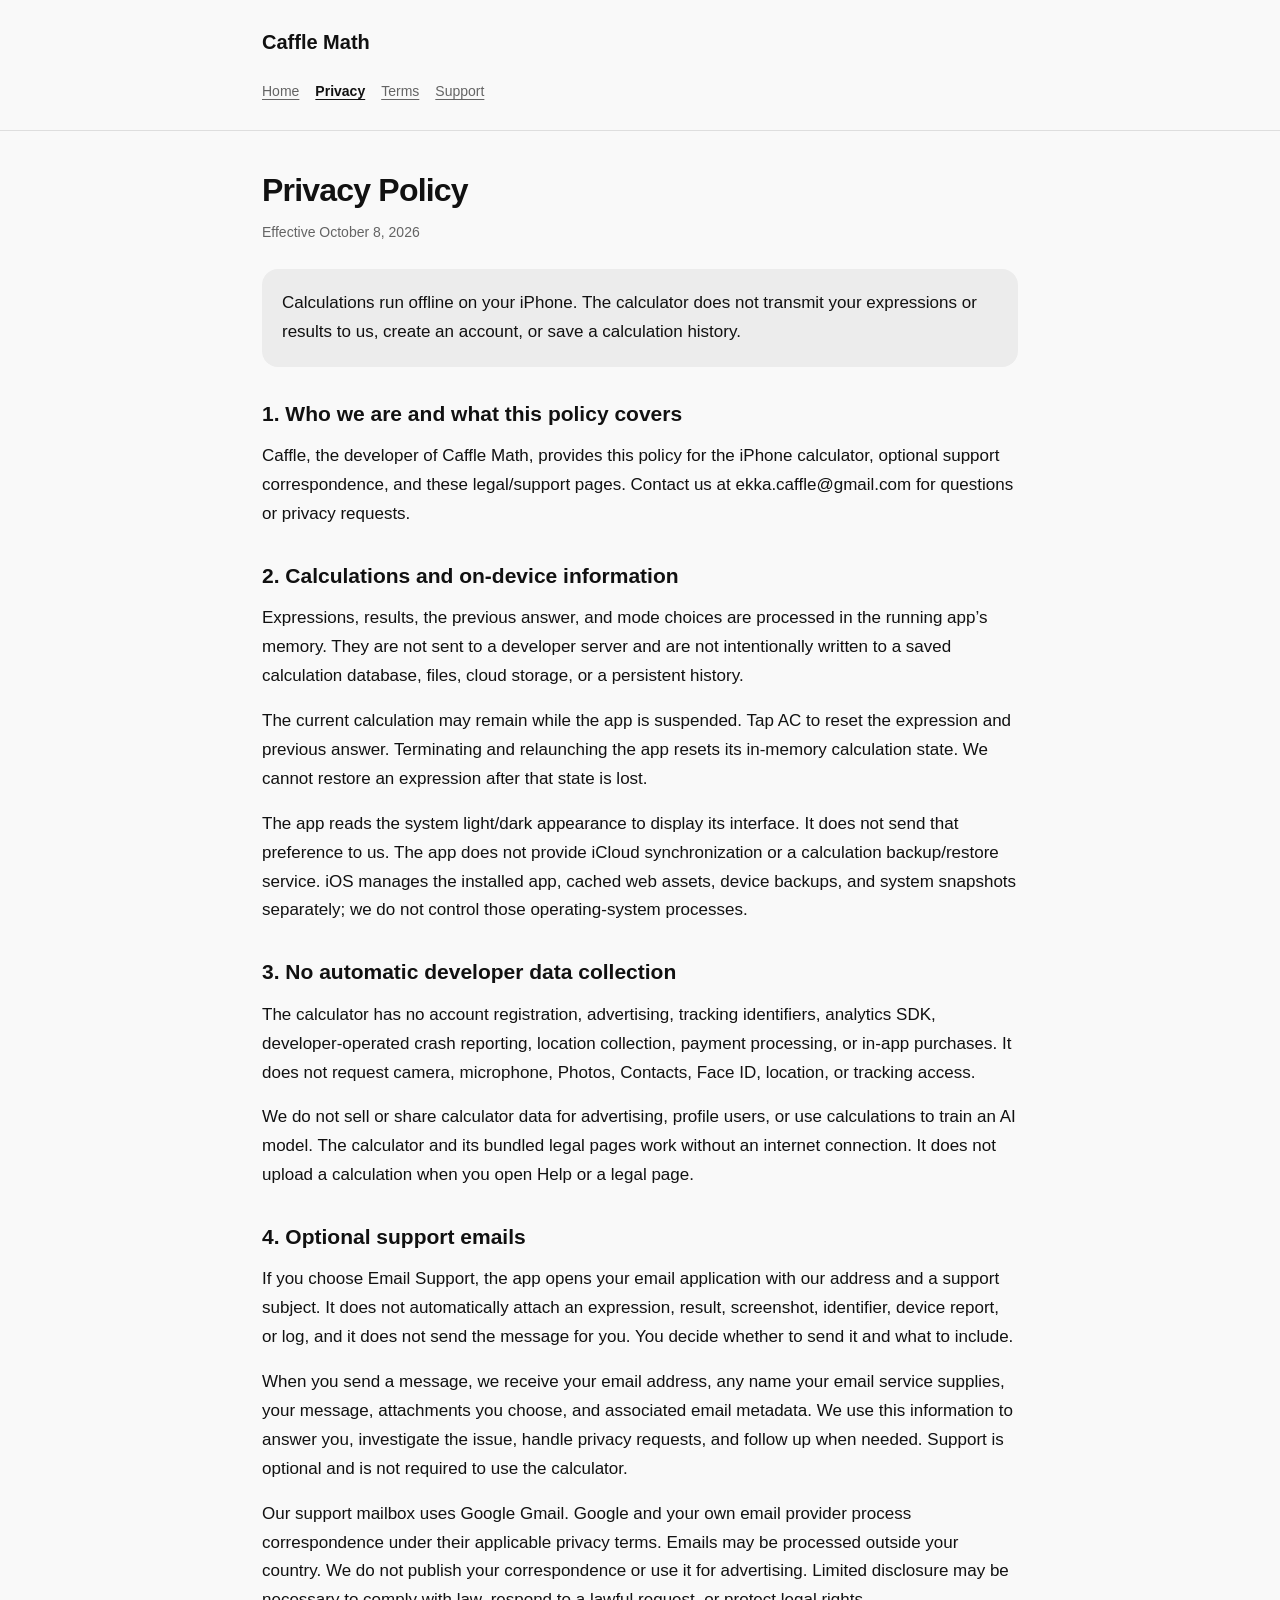
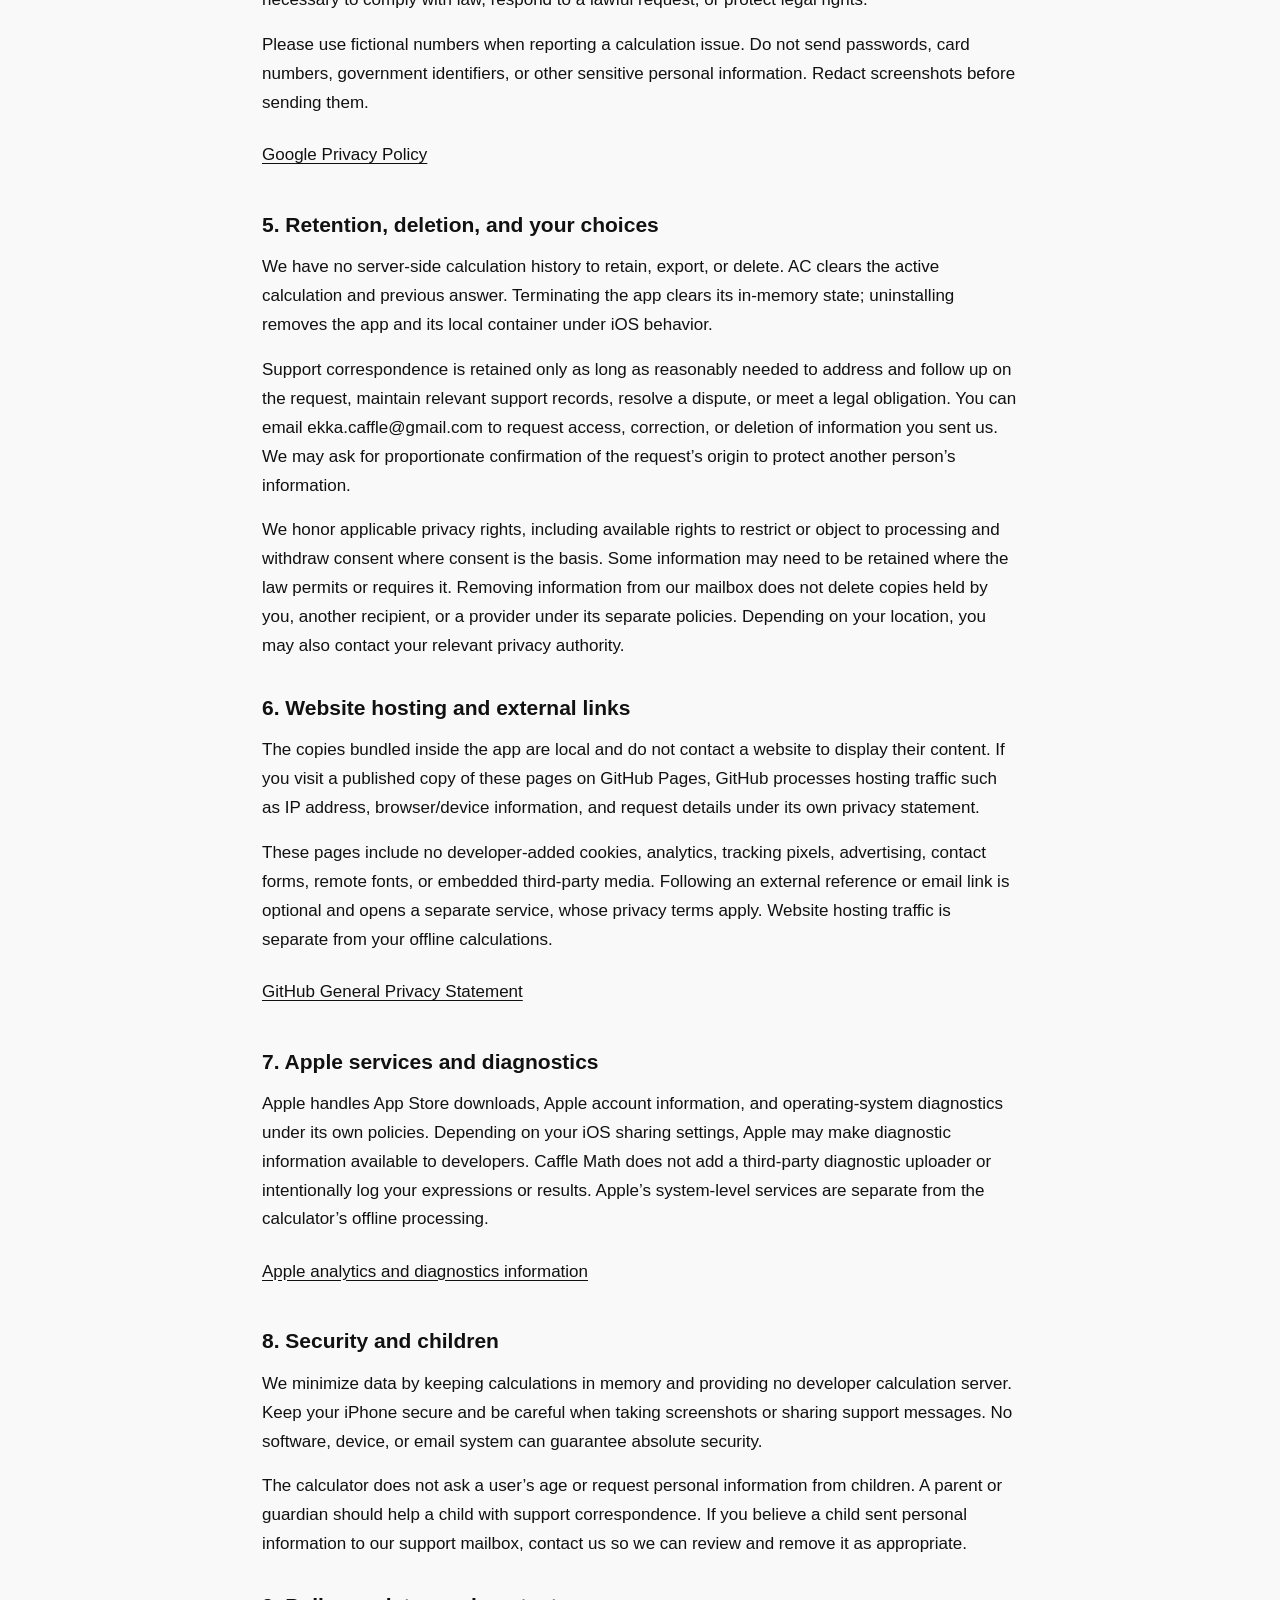
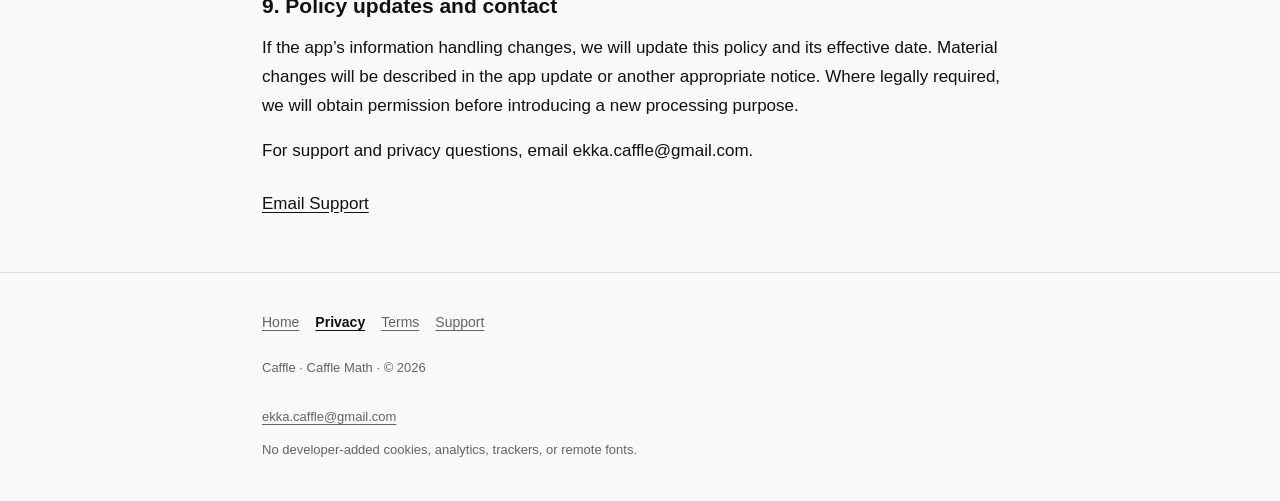
==== privacy.html @ ca3875d3 "Add complete Caffle Math privacy, terms, and support pages" ====
<!doctype html>
<html lang="en">
<head>
<meta charset="utf-8">
<meta name="viewport" content="width=device-width, initial-scale=1, viewport-fit=cover">
<meta name="color-scheme" content="light dark">
<meta name="referrer" content="no-referrer">
<meta http-equiv="Content-Security-Policy" content="default-src 'self'; style-src 'self'; script-src 'none'; img-src 'self' data:; object-src 'none'; base-uri 'self'; form-action 'none'">
<meta name="description" content="How Caffle Math handles calculations, support messages, and visits to its legal website.">
<title>Privacy Policy · Caffle Math</title>
<link rel="stylesheet" href="styles.css">
</head>
<body>
<a class="skip" href="#main">Skip to content</a>
<header class="site-header"><div class="wrap"><a class="brand" href="index.html">Caffle Math</a><nav aria-label="Site"><a href="index.html">Home</a><a href="privacy.html" aria-current="page">Privacy</a><a href="terms.html">Terms</a><a href="support.html">Support</a></nav></div></header>
<main id="main" class="wrap" tabindex="-1"><h1>Privacy Policy</h1><p class="meta">Effective October 8, 2026</p><p class="summary">Calculations run offline on your iPhone. The calculator does not transmit your expressions or results to us, create an account, or save a calculation history.</p><section aria-labelledby="scope"><h2 id="scope">1. Who we are and what this policy covers</h2><p>Caffle, the developer of Caffle Math, provides this policy for the iPhone calculator, optional support correspondence, and these legal/support pages. Contact us at ekka.caffle@gmail.com for questions or privacy requests.</p></section><section aria-labelledby="calculations"><h2 id="calculations">2. Calculations and on-device information</h2><p>Expressions, results, the previous answer, and mode choices are processed in the running app’s memory. They are not sent to a developer server and are not intentionally written to a saved calculation database, files, cloud storage, or a persistent history.</p><p>The current calculation may remain while the app is suspended. Tap AC to reset the expression and previous answer. Terminating and relaunching the app resets its in-memory calculation state. We cannot restore an expression after that state is lost.</p><p>The app reads the system light/dark appearance to display its interface. It does not send that preference to us. The app does not provide iCloud synchronization or a calculation backup/restore service. iOS manages the installed app, cached web assets, device backups, and system snapshots separately; we do not control those operating-system processes.</p></section><section aria-labelledby="collection"><h2 id="collection">3. No automatic developer data collection</h2><p>The calculator has no account registration, advertising, tracking identifiers, analytics SDK, developer-operated crash reporting, location collection, payment processing, or in-app purchases. It does not request camera, microphone, Photos, Contacts, Face ID, location, or tracking access.</p><p>We do not sell or share calculator data for advertising, profile users, or use calculations to train an AI model. The calculator and its bundled legal pages work without an internet connection. It does not upload a calculation when you open Help or a legal page.</p></section><section aria-labelledby="support-email"><h2 id="support-email">4. Optional support emails</h2><p>If you choose Email Support, the app opens your email application with our address and a support subject. It does not automatically attach an expression, result, screenshot, identifier, device report, or log, and it does not send the message for you. You decide whether to send it and what to include.</p><p>When you send a message, we receive your email address, any name your email service supplies, your message, attachments you choose, and associated email metadata. We use this information to answer you, investigate the issue, handle privacy requests, and follow up when needed. Support is optional and is not required to use the calculator.</p><p>Our support mailbox uses Google Gmail. Google and your own email provider process correspondence under their applicable privacy terms. Emails may be processed outside your country. We do not publish your correspondence or use it for advertising. Limited disclosure may be necessary to comply with law, respond to a lawful request, or protect legal rights.</p><p>Please use fictional numbers when reporting a calculation issue. Do not send passwords, card numbers, government identifiers, or other sensitive personal information. Redact screenshots before sending them.</p><div class="references"><a href="https://policies.google.com/privacy" target="_blank" rel="noopener noreferrer">Google Privacy Policy</a></div></section><section aria-labelledby="retention"><h2 id="retention">5. Retention, deletion, and your choices</h2><p>We have no server-side calculation history to retain, export, or delete. AC clears the active calculation and previous answer. Terminating the app clears its in-memory state; uninstalling removes the app and its local container under iOS behavior.</p><p>Support correspondence is retained only as long as reasonably needed to address and follow up on the request, maintain relevant support records, resolve a dispute, or meet a legal obligation. You can email ekka.caffle@gmail.com to request access, correction, or deletion of information you sent us. We may ask for proportionate confirmation of the request’s origin to protect another person’s information.</p><p>We honor applicable privacy rights, including available rights to restrict or object to processing and withdraw consent where consent is the basis. Some information may need to be retained where the law permits or requires it. Removing information from our mailbox does not delete copies held by you, another recipient, or a provider under its separate policies. Depending on your location, you may also contact your relevant privacy authority.</p></section><section aria-labelledby="website"><h2 id="website">6. Website hosting and external links</h2><p>The copies bundled inside the app are local and do not contact a website to display their content. If you visit a published copy of these pages on GitHub Pages, GitHub processes hosting traffic such as IP address, browser/device information, and request details under its own privacy statement.</p><p>These pages include no developer-added cookies, analytics, tracking pixels, advertising, contact forms, remote fonts, or embedded third-party media. Following an external reference or email link is optional and opens a separate service, whose privacy terms apply. Website hosting traffic is separate from your offline calculations.</p><div class="references"><a href="https://docs.github.com/en/site-policy/privacy-policies/github-general-privacy-statement" target="_blank" rel="noopener noreferrer">GitHub General Privacy Statement</a></div></section><section aria-labelledby="apple"><h2 id="apple">7. Apple services and diagnostics</h2><p>Apple handles App Store downloads, Apple account information, and operating-system diagnostics under its own policies. Depending on your iOS sharing settings, Apple may make diagnostic information available to developers. Caffle Math does not add a third-party diagnostic uploader or intentionally log your expressions or results. Apple’s system-level services are separate from the calculator’s offline processing.</p><div class="references"><a href="https://support.apple.com/en-us/108971" target="_blank" rel="noopener noreferrer">Apple analytics and diagnostics information</a></div></section><section aria-labelledby="security-children"><h2 id="security-children">8. Security and children</h2><p>We minimize data by keeping calculations in memory and providing no developer calculation server. Keep your iPhone secure and be careful when taking screenshots or sharing support messages. No software, device, or email system can guarantee absolute security.</p><p>The calculator does not ask a user’s age or request personal information from children. A parent or guardian should help a child with support correspondence. If you believe a child sent personal information to our support mailbox, contact us so we can review and remove it as appropriate.</p></section><section aria-labelledby="changes-contact"><h2 id="changes-contact">9. Policy updates and contact</h2><p>If the app’s information handling changes, we will update this policy and its effective date. Material changes will be described in the app update or another appropriate notice. Where legally required, we will obtain permission before introducing a new processing purpose.</p><p>For support and privacy questions, email ekka.caffle@gmail.com.</p><div class="references"><a href="mailto:ekka.caffle@gmail.com?subject=Caffle%20Math%20privacy%20request">Email Support</a></div></section></main>
<footer class="site-footer"><div class="wrap"><nav class="foot-nav" aria-label="Footer"><a href="index.html">Home</a><a href="privacy.html" aria-current="page">Privacy</a><a href="terms.html">Terms</a><a href="support.html">Support</a></nav><p>Caffle · Caffle Math · © 2026</p><a href="mailto:ekka.caffle@gmail.com?subject=Caffle%20Math%20support">ekka.caffle@gmail.com</a><p>No developer-added cookies, analytics, trackers, or remote fonts.</p></div></footer>
</body>
</html>
---- styles.css ----
:root{font-family:-apple-system,BlinkMacSystemFont,"Segoe UI",sans-serif;color-scheme:light dark;--bg:#f9f9f9;--fg:#111;--muted:#646464;--panel:#ececec;--line:#dedede;background:var(--bg);color:var(--fg);-webkit-text-size-adjust:100%}
@media(prefers-color-scheme:dark){:root{--bg:#000;--fg:#f5f5f5;--muted:#aaa;--panel:#171717;--line:#2b2b2b}}
*{box-sizing:border-box}body{margin:0;background:var(--bg);font-size:17px;line-height:1.7;overflow-wrap:anywhere}a{color:inherit;text-underline-offset:3px}a:focus-visible{outline:2px solid currentColor;outline-offset:4px}.wrap{max-width:800px;margin:auto;padding-left:max(22px,env(safe-area-inset-left,0px));padding-right:max(22px,env(safe-area-inset-right,0px))}.site-header{padding-top:calc(env(safe-area-inset-top,0px) + 20px);padding-bottom:16px;border-bottom:1px solid var(--line)}.brand{font-size:20px;font-weight:650;text-decoration:none;display:inline-flex;align-items:center;min-height:44px}nav{display:flex;flex-wrap:wrap;gap:4px 16px;font-size:14px;margin-top:6px}nav a{min-height:44px;display:inline-flex;align-items:center;color:var(--muted)}nav a[aria-current=page]{color:var(--fg);font-weight:600}main{padding-top:28px;padding-bottom:32px}h1{font-size:32px;letter-spacing:-.8px;line-height:1.2;margin:12px 0}h2{font-size:21px;line-height:1.4;margin:32px 0 14px}.meta{color:var(--muted);font-size:14px;margin-top:8px}.summary{padding:20px;background:var(--panel);border-radius:16px;margin:24px 0}p{margin:0 0 16px}ul{padding-left:22px}li{margin-bottom:12px}.references{display:flex;flex-wrap:wrap;gap:8px 20px;margin:14px 0}.references a{min-height:44px;display:inline-flex;align-items:center}.site-footer{border-top:1px solid var(--line);padding-top:22px;padding-bottom:calc(env(safe-area-inset-bottom,0px) + 24px);color:var(--muted);font-size:13px}.site-footer a{display:inline-flex;align-items:center;min-height:44px}.skip{position:absolute;left:16px;top:-100px;background:var(--bg);padding:12px;z-index:2}.skip:focus{top:12px}.cards{display:grid;gap:14px}.card{display:block;padding:22px;background:var(--panel);border-radius:16px;text-decoration:none}.card h2{margin:0 0 8px}.card p{margin:0}.foot-nav{margin-bottom:12px}.note{font-size:14px;color:var(--muted)}@media(min-width:650px){.cards{grid-template-columns:repeat(3,minmax(0,1fr))}.card h2{font-size:19px}}@media(prefers-reduced-motion:reduce){html{scroll-behavior:auto}}
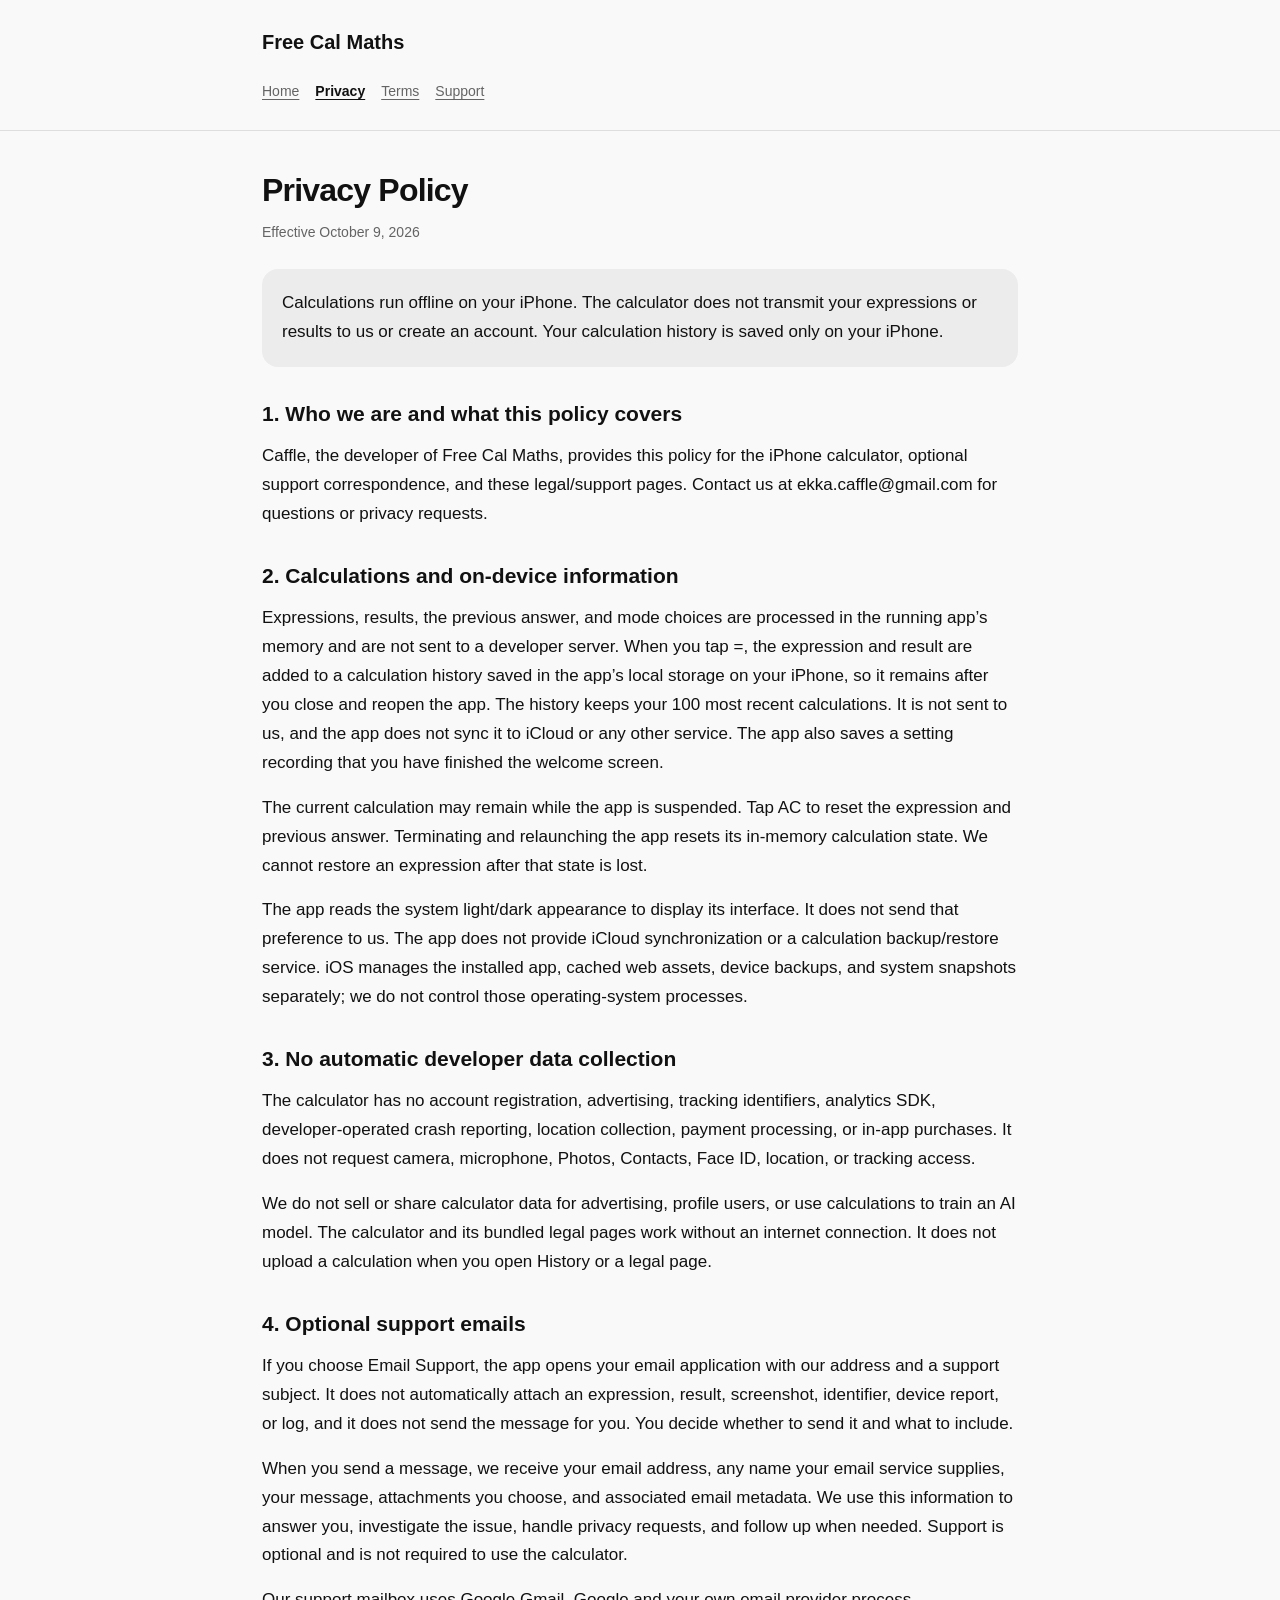
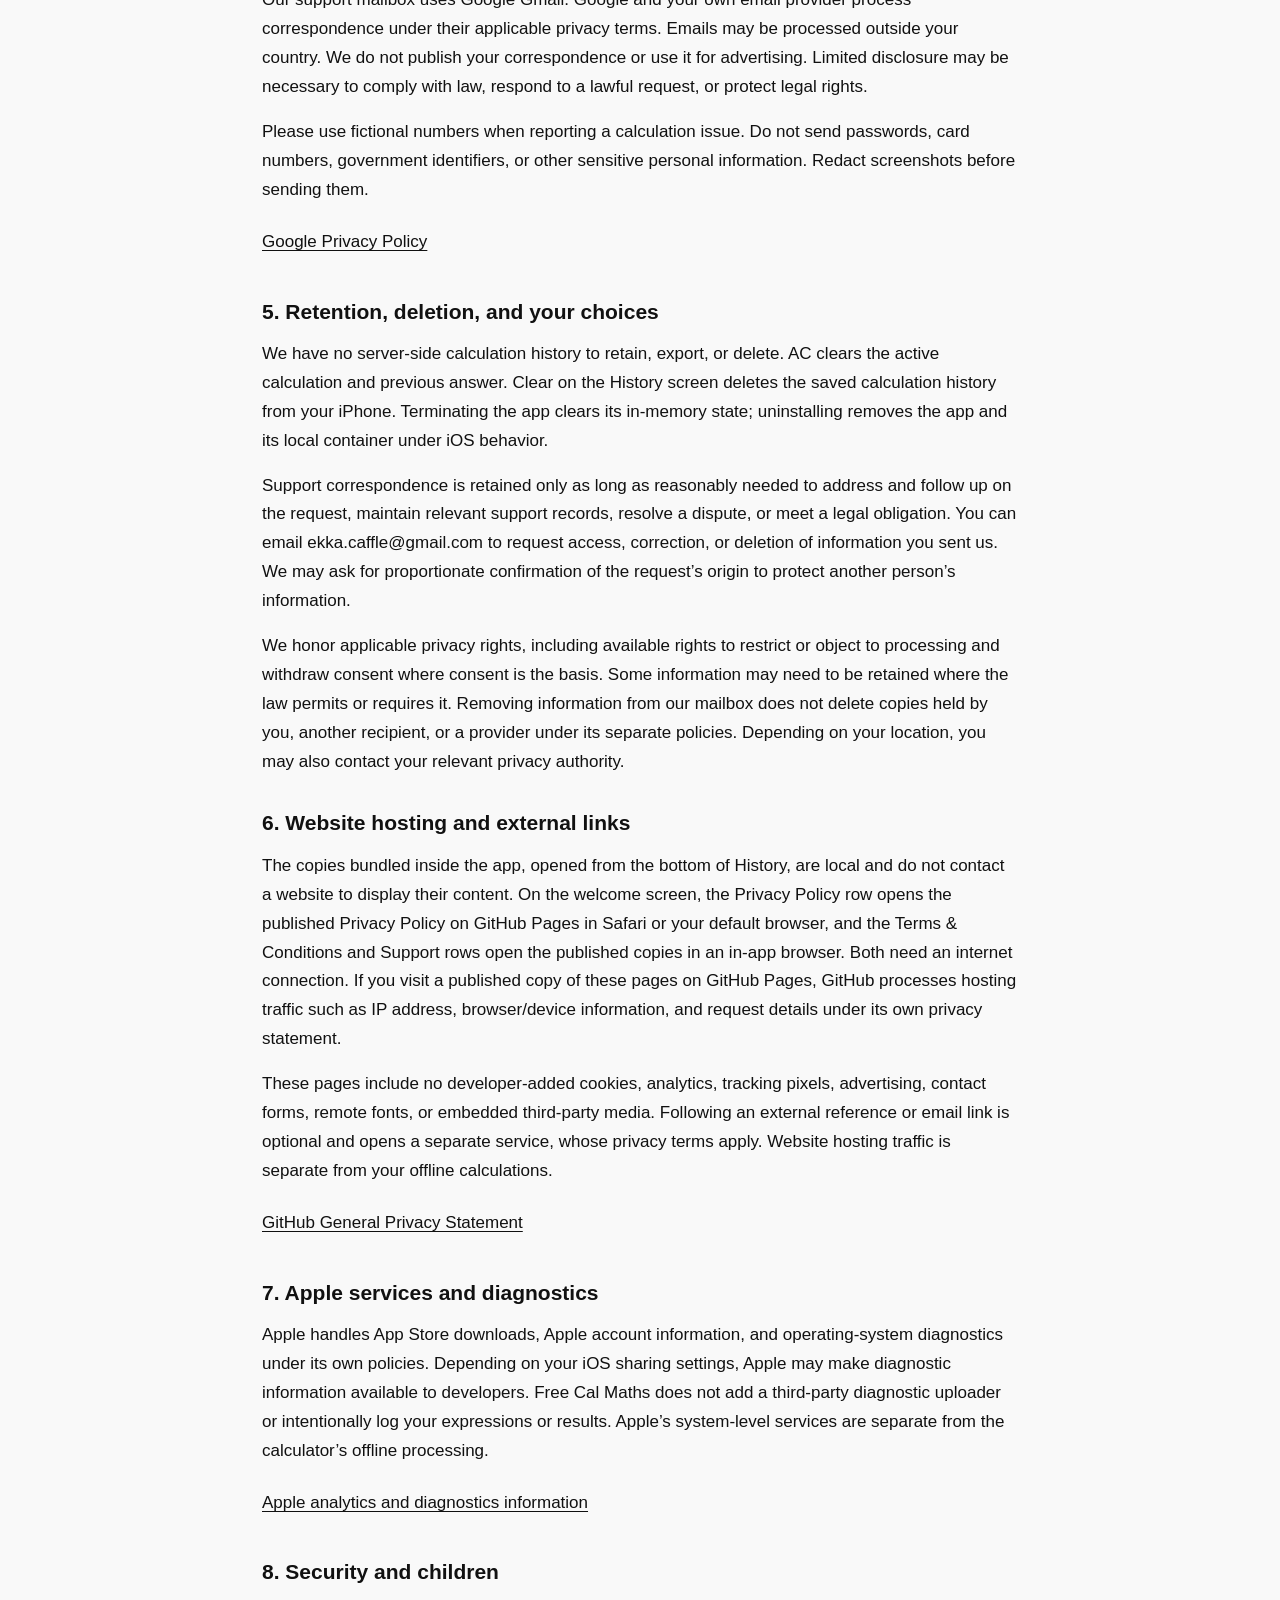
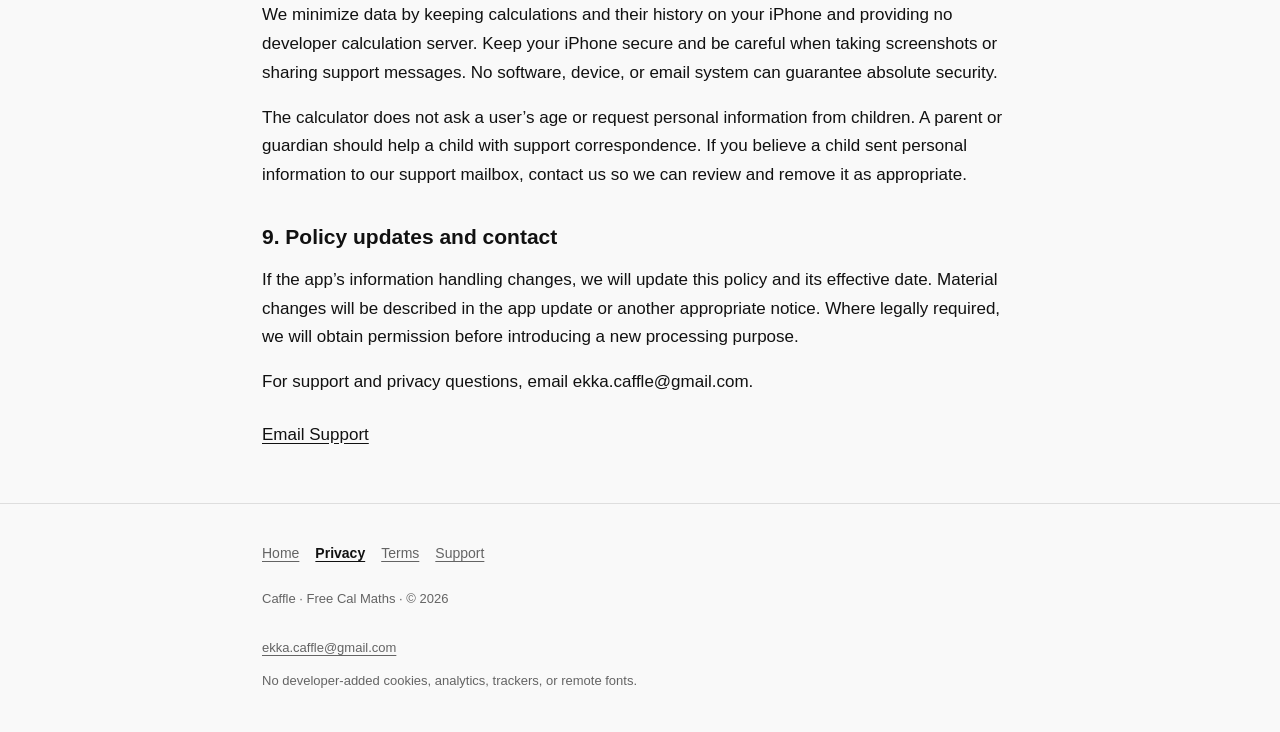
==== commit 7983aa62: "Rename to Free Cal Maths and describe saved History - Use the app's new name, Free Cal Maths (former" ====
--- a/privacy.html
+++ b/privacy.html
@@ -6,14 +6,14 @@
 <meta name="color-scheme" content="light dark">
 <meta name="referrer" content="no-referrer">
 <meta http-equiv="Content-Security-Policy" content="default-src 'self'; style-src 'self'; script-src 'none'; img-src 'self' data:; object-src 'none'; base-uri 'self'; form-action 'none'">
-<meta name="description" content="How Caffle Math handles calculations, support messages, and visits to its legal website.">
-<title>Privacy Policy · Caffle Math</title>
+<meta name="description" content="How Free Cal Maths handles calculations, support messages, and visits to its legal website.">
+<title>Privacy Policy · Free Cal Maths</title>
 <link rel="stylesheet" href="styles.css">
 </head>
 <body>
 <a class="skip" href="#main">Skip to content</a>
-<header class="site-header"><div class="wrap"><a class="brand" href="index.html">Caffle Math</a><nav aria-label="Site"><a href="index.html">Home</a><a href="privacy.html" aria-current="page">Privacy</a><a href="terms.html">Terms</a><a href="support.html">Support</a></nav></div></header>
-<main id="main" class="wrap" tabindex="-1"><h1>Privacy Policy</h1><p class="meta">Effective October 8, 2026</p><p class="summary">Calculations run offline on your iPhone. The calculator does not transmit your expressions or results to us, create an account, or save a calculation history.</p><section aria-labelledby="scope"><h2 id="scope">1. Who we are and what this policy covers</h2><p>Caffle, the developer of Caffle Math, provides this policy for the iPhone calculator, optional support correspondence, and these legal/support pages. Contact us at ekka.caffle@gmail.com for questions or privacy requests.</p></section><section aria-labelledby="calculations"><h2 id="calculations">2. Calculations and on-device information</h2><p>Expressions, results, the previous answer, and mode choices are processed in the running app’s memory. They are not sent to a developer server and are not intentionally written to a saved calculation database, files, cloud storage, or a persistent history.</p><p>The current calculation may remain while the app is suspended. Tap AC to reset the expression and previous answer. Terminating and relaunching the app resets its in-memory calculation state. We cannot restore an expression after that state is lost.</p><p>The app reads the system light/dark appearance to display its interface. It does not send that preference to us. The app does not provide iCloud synchronization or a calculation backup/restore service. iOS manages the installed app, cached web assets, device backups, and system snapshots separately; we do not control those operating-system processes.</p></section><section aria-labelledby="collection"><h2 id="collection">3. No automatic developer data collection</h2><p>The calculator has no account registration, advertising, tracking identifiers, analytics SDK, developer-operated crash reporting, location collection, payment processing, or in-app purchases. It does not request camera, microphone, Photos, Contacts, Face ID, location, or tracking access.</p><p>We do not sell or share calculator data for advertising, profile users, or use calculations to train an AI model. The calculator and its bundled legal pages work without an internet connection. It does not upload a calculation when you open Help or a legal page.</p></section><section aria-labelledby="support-email"><h2 id="support-email">4. Optional support emails</h2><p>If you choose Email Support, the app opens your email application with our address and a support subject. It does not automatically attach an expression, result, screenshot, identifier, device report, or log, and it does not send the message for you. You decide whether to send it and what to include.</p><p>When you send a message, we receive your email address, any name your email service supplies, your message, attachments you choose, and associated email metadata. We use this information to answer you, investigate the issue, handle privacy requests, and follow up when needed. Support is optional and is not required to use the calculator.</p><p>Our support mailbox uses Google Gmail. Google and your own email provider process correspondence under their applicable privacy terms. Emails may be processed outside your country. We do not publish your correspondence or use it for advertising. Limited disclosure may be necessary to comply with law, respond to a lawful request, or protect legal rights.</p><p>Please use fictional numbers when reporting a calculation issue. Do not send passwords, card numbers, government identifiers, or other sensitive personal information. Redact screenshots before sending them.</p><div class="references"><a href="https://policies.google.com/privacy" target="_blank" rel="noopener noreferrer">Google Privacy Policy</a></div></section><section aria-labelledby="retention"><h2 id="retention">5. Retention, deletion, and your choices</h2><p>We have no server-side calculation history to retain, export, or delete. AC clears the active calculation and previous answer. Terminating the app clears its in-memory state; uninstalling removes the app and its local container under iOS behavior.</p><p>Support correspondence is retained only as long as reasonably needed to address and follow up on the request, maintain relevant support records, resolve a dispute, or meet a legal obligation. You can email ekka.caffle@gmail.com to request access, correction, or deletion of information you sent us. We may ask for proportionate confirmation of the request’s origin to protect another person’s information.</p><p>We honor applicable privacy rights, including available rights to restrict or object to processing and withdraw consent where consent is the basis. Some information may need to be retained where the law permits or requires it. Removing information from our mailbox does not delete copies held by you, another recipient, or a provider under its separate policies. Depending on your location, you may also contact your relevant privacy authority.</p></section><section aria-labelledby="website"><h2 id="website">6. Website hosting and external links</h2><p>The copies bundled inside the app are local and do not contact a website to display their content. If you visit a published copy of these pages on GitHub Pages, GitHub processes hosting traffic such as IP address, browser/device information, and request details under its own privacy statement.</p><p>These pages include no developer-added cookies, analytics, tracking pixels, advertising, contact forms, remote fonts, or embedded third-party media. Following an external reference or email link is optional and opens a separate service, whose privacy terms apply. Website hosting traffic is separate from your offline calculations.</p><div class="references"><a href="https://docs.github.com/en/site-policy/privacy-policies/github-general-privacy-statement" target="_blank" rel="noopener noreferrer">GitHub General Privacy Statement</a></div></section><section aria-labelledby="apple"><h2 id="apple">7. Apple services and diagnostics</h2><p>Apple handles App Store downloads, Apple account information, and operating-system diagnostics under its own policies. Depending on your iOS sharing settings, Apple may make diagnostic information available to developers. Caffle Math does not add a third-party diagnostic uploader or intentionally log your expressions or results. Apple’s system-level services are separate from the calculator’s offline processing.</p><div class="references"><a href="https://support.apple.com/en-us/108971" target="_blank" rel="noopener noreferrer">Apple analytics and diagnostics information</a></div></section><section aria-labelledby="security-children"><h2 id="security-children">8. Security and children</h2><p>We minimize data by keeping calculations in memory and providing no developer calculation server. Keep your iPhone secure and be careful when taking screenshots or sharing support messages. No software, device, or email system can guarantee absolute security.</p><p>The calculator does not ask a user’s age or request personal information from children. A parent or guardian should help a child with support correspondence. If you believe a child sent personal information to our support mailbox, contact us so we can review and remove it as appropriate.</p></section><section aria-labelledby="changes-contact"><h2 id="changes-contact">9. Policy updates and contact</h2><p>If the app’s information handling changes, we will update this policy and its effective date. Material changes will be described in the app update or another appropriate notice. Where legally required, we will obtain permission before introducing a new processing purpose.</p><p>For support and privacy questions, email ekka.caffle@gmail.com.</p><div class="references"><a href="mailto:ekka.caffle@gmail.com?subject=Caffle%20Math%20privacy%20request">Email Support</a></div></section></main>
-<footer class="site-footer"><div class="wrap"><nav class="foot-nav" aria-label="Footer"><a href="index.html">Home</a><a href="privacy.html" aria-current="page">Privacy</a><a href="terms.html">Terms</a><a href="support.html">Support</a></nav><p>Caffle · Caffle Math · © 2026</p><a href="mailto:ekka.caffle@gmail.com?subject=Caffle%20Math%20support">ekka.caffle@gmail.com</a><p>No developer-added cookies, analytics, trackers, or remote fonts.</p></div></footer>
+<header class="site-header"><div class="wrap"><a class="brand" href="index.html">Free Cal Maths</a><nav aria-label="Site"><a href="index.html">Home</a><a href="privacy.html" aria-current="page">Privacy</a><a href="terms.html">Terms</a><a href="support.html">Support</a></nav></div></header>
+<main id="main" class="wrap" tabindex="-1"><h1>Privacy Policy</h1><p class="meta">Effective October 9, 2026</p><p class="summary">Calculations run offline on your iPhone. The calculator does not transmit your expressions or results to us or create an account. Your calculation history is saved only on your iPhone.</p><section aria-labelledby="scope"><h2 id="scope">1. Who we are and what this policy covers</h2><p>Caffle, the developer of Free Cal Maths, provides this policy for the iPhone calculator, optional support correspondence, and these legal/support pages. Contact us at ekka.caffle@gmail.com for questions or privacy requests.</p></section><section aria-labelledby="calculations"><h2 id="calculations">2. Calculations and on-device information</h2><p>Expressions, results, the previous answer, and mode choices are processed in the running app’s memory and are not sent to a developer server. When you tap =, the expression and result are added to a calculation history saved in the app’s local storage on your iPhone, so it remains after you close and reopen the app. The history keeps your 100 most recent calculations. It is not sent to us, and the app does not sync it to iCloud or any other service. The app also saves a setting recording that you have finished the welcome screen.</p><p>The current calculation may remain while the app is suspended. Tap AC to reset the expression and previous answer. Terminating and relaunching the app resets its in-memory calculation state. We cannot restore an expression after that state is lost.</p><p>The app reads the system light/dark appearance to display its interface. It does not send that preference to us. The app does not provide iCloud synchronization or a calculation backup/restore service. iOS manages the installed app, cached web assets, device backups, and system snapshots separately; we do not control those operating-system processes.</p></section><section aria-labelledby="collection"><h2 id="collection">3. No automatic developer data collection</h2><p>The calculator has no account registration, advertising, tracking identifiers, analytics SDK, developer-operated crash reporting, location collection, payment processing, or in-app purchases. It does not request camera, microphone, Photos, Contacts, Face ID, location, or tracking access.</p><p>We do not sell or share calculator data for advertising, profile users, or use calculations to train an AI model. The calculator and its bundled legal pages work without an internet connection. It does not upload a calculation when you open History or a legal page.</p></section><section aria-labelledby="support-email"><h2 id="support-email">4. Optional support emails</h2><p>If you choose Email Support, the app opens your email application with our address and a support subject. It does not automatically attach an expression, result, screenshot, identifier, device report, or log, and it does not send the message for you. You decide whether to send it and what to include.</p><p>When you send a message, we receive your email address, any name your email service supplies, your message, attachments you choose, and associated email metadata. We use this information to answer you, investigate the issue, handle privacy requests, and follow up when needed. Support is optional and is not required to use the calculator.</p><p>Our support mailbox uses Google Gmail. Google and your own email provider process correspondence under their applicable privacy terms. Emails may be processed outside your country. We do not publish your correspondence or use it for advertising. Limited disclosure may be necessary to comply with law, respond to a lawful request, or protect legal rights.</p><p>Please use fictional numbers when reporting a calculation issue. Do not send passwords, card numbers, government identifiers, or other sensitive personal information. Redact screenshots before sending them.</p><div class="references"><a href="https://policies.google.com/privacy" target="_blank" rel="noopener noreferrer">Google Privacy Policy</a></div></section><section aria-labelledby="retention"><h2 id="retention">5. Retention, deletion, and your choices</h2><p>We have no server-side calculation history to retain, export, or delete. AC clears the active calculation and previous answer. Clear on the History screen deletes the saved calculation history from your iPhone. Terminating the app clears its in-memory state; uninstalling removes the app and its local container under iOS behavior.</p><p>Support correspondence is retained only as long as reasonably needed to address and follow up on the request, maintain relevant support records, resolve a dispute, or meet a legal obligation. You can email ekka.caffle@gmail.com to request access, correction, or deletion of information you sent us. We may ask for proportionate confirmation of the request’s origin to protect another person’s information.</p><p>We honor applicable privacy rights, including available rights to restrict or object to processing and withdraw consent where consent is the basis. Some information may need to be retained where the law permits or requires it. Removing information from our mailbox does not delete copies held by you, another recipient, or a provider under its separate policies. Depending on your location, you may also contact your relevant privacy authority.</p></section><section aria-labelledby="website"><h2 id="website">6. Website hosting and external links</h2><p>The copies bundled inside the app, opened from the bottom of History, are local and do not contact a website to display their content. On the welcome screen, the Privacy Policy row opens the published Privacy Policy on GitHub Pages in Safari or your default browser, and the Terms &amp; Conditions and Support rows open the published copies in an in-app browser. Both need an internet connection. If you visit a published copy of these pages on GitHub Pages, GitHub processes hosting traffic such as IP address, browser/device information, and request details under its own privacy statement.</p><p>These pages include no developer-added cookies, analytics, tracking pixels, advertising, contact forms, remote fonts, or embedded third-party media. Following an external reference or email link is optional and opens a separate service, whose privacy terms apply. Website hosting traffic is separate from your offline calculations.</p><div class="references"><a href="https://docs.github.com/en/site-policy/privacy-policies/github-general-privacy-statement" target="_blank" rel="noopener noreferrer">GitHub General Privacy Statement</a></div></section><section aria-labelledby="apple"><h2 id="apple">7. Apple services and diagnostics</h2><p>Apple handles App Store downloads, Apple account information, and operating-system diagnostics under its own policies. Depending on your iOS sharing settings, Apple may make diagnostic information available to developers. Free Cal Maths does not add a third-party diagnostic uploader or intentionally log your expressions or results. Apple’s system-level services are separate from the calculator’s offline processing.</p><div class="references"><a href="https://support.apple.com/en-us/108971" target="_blank" rel="noopener noreferrer">Apple analytics and diagnostics information</a></div></section><section aria-labelledby="security-children"><h2 id="security-children">8. Security and children</h2><p>We minimize data by keeping calculations and their history on your iPhone and providing no developer calculation server. Keep your iPhone secure and be careful when taking screenshots or sharing support messages. No software, device, or email system can guarantee absolute security.</p><p>The calculator does not ask a user’s age or request personal information from children. A parent or guardian should help a child with support correspondence. If you believe a child sent personal information to our support mailbox, contact us so we can review and remove it as appropriate.</p></section><section aria-labelledby="changes-contact"><h2 id="changes-contact">9. Policy updates and contact</h2><p>If the app’s information handling changes, we will update this policy and its effective date. Material changes will be described in the app update or another appropriate notice. Where legally required, we will obtain permission before introducing a new processing purpose.</p><p>For support and privacy questions, email ekka.caffle@gmail.com.</p><div class="references"><a href="mailto:ekka.caffle@gmail.com?subject=Free%20Cal%20Maths%20privacy%20request">Email Support</a></div></section></main>
+<footer class="site-footer"><div class="wrap"><nav class="foot-nav" aria-label="Footer"><a href="index.html">Home</a><a href="privacy.html" aria-current="page">Privacy</a><a href="terms.html">Terms</a><a href="support.html">Support</a></nav><p>Caffle · Free Cal Maths · © 2026</p><a href="mailto:ekka.caffle@gmail.com?subject=Free%20Cal%20Maths%20support">ekka.caffle@gmail.com</a><p>No developer-added cookies, analytics, trackers, or remote fonts.</p></div></footer>
 </body>
 </html>
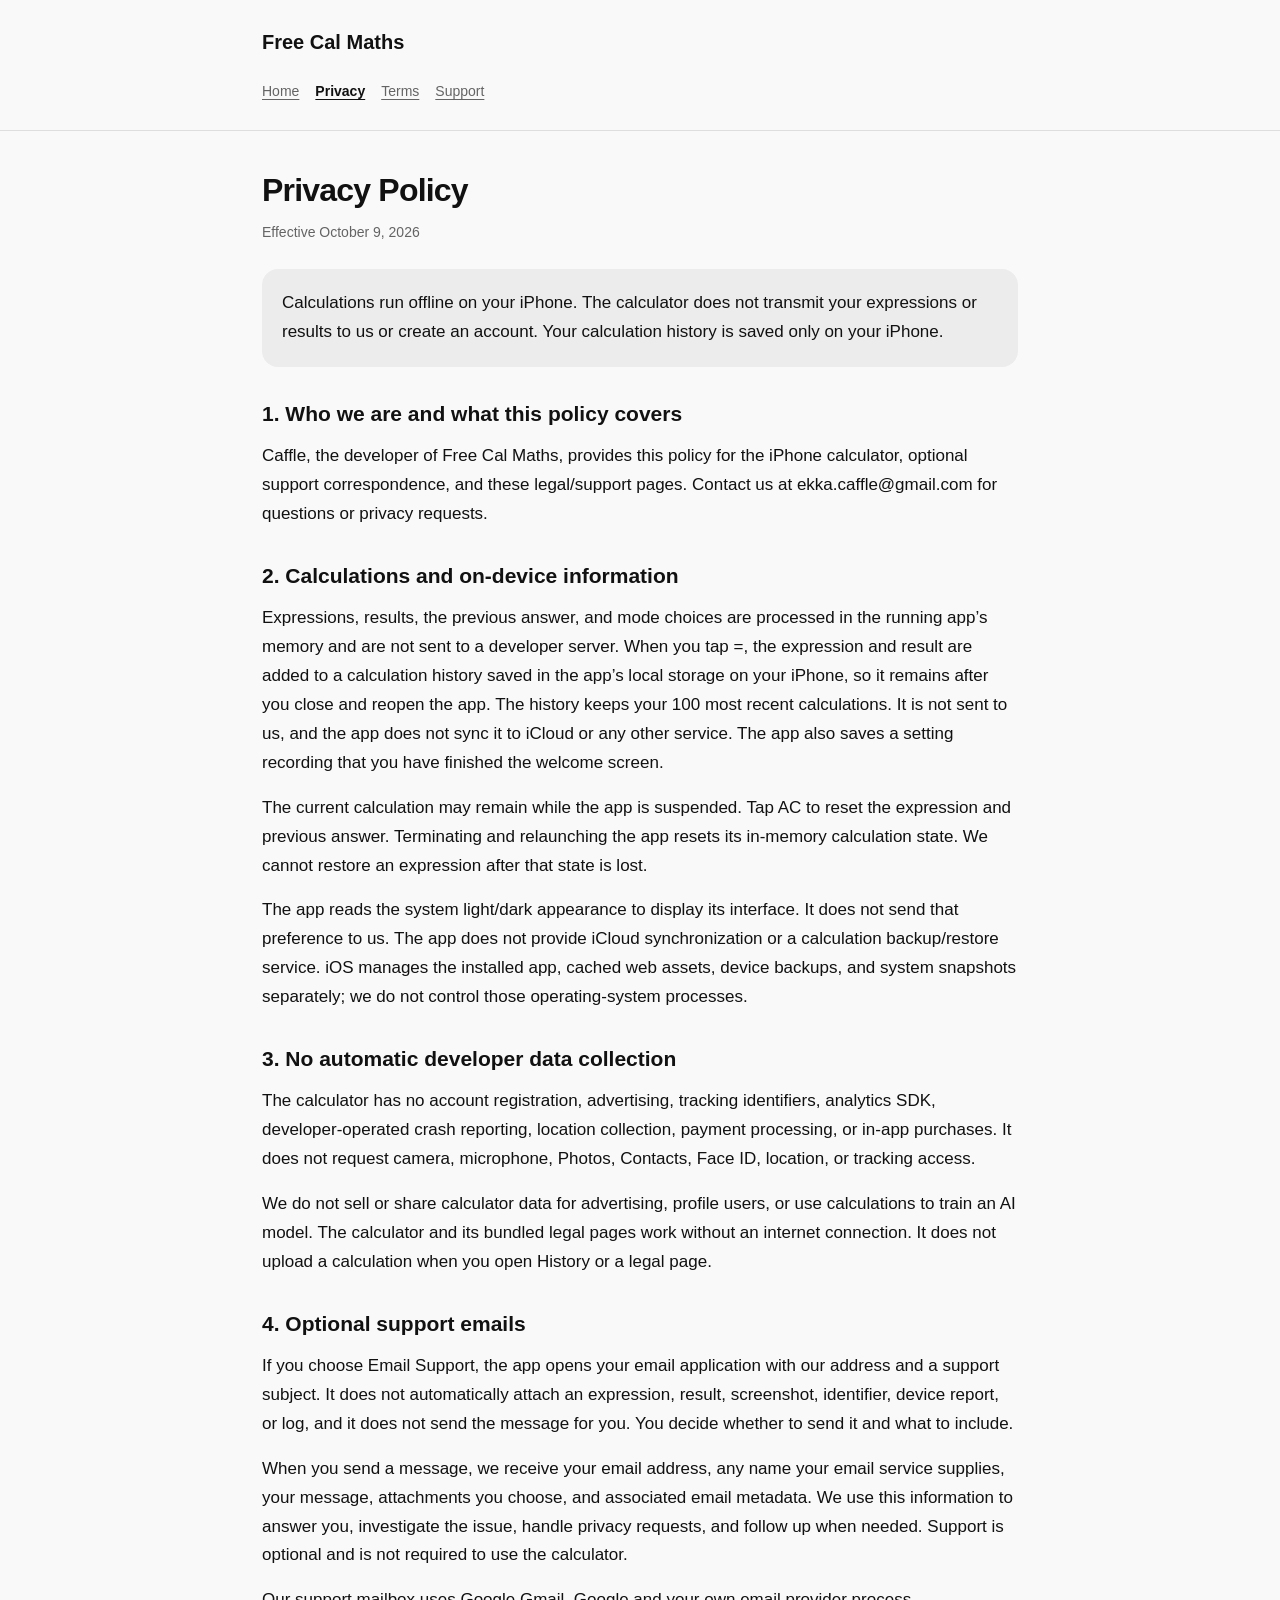
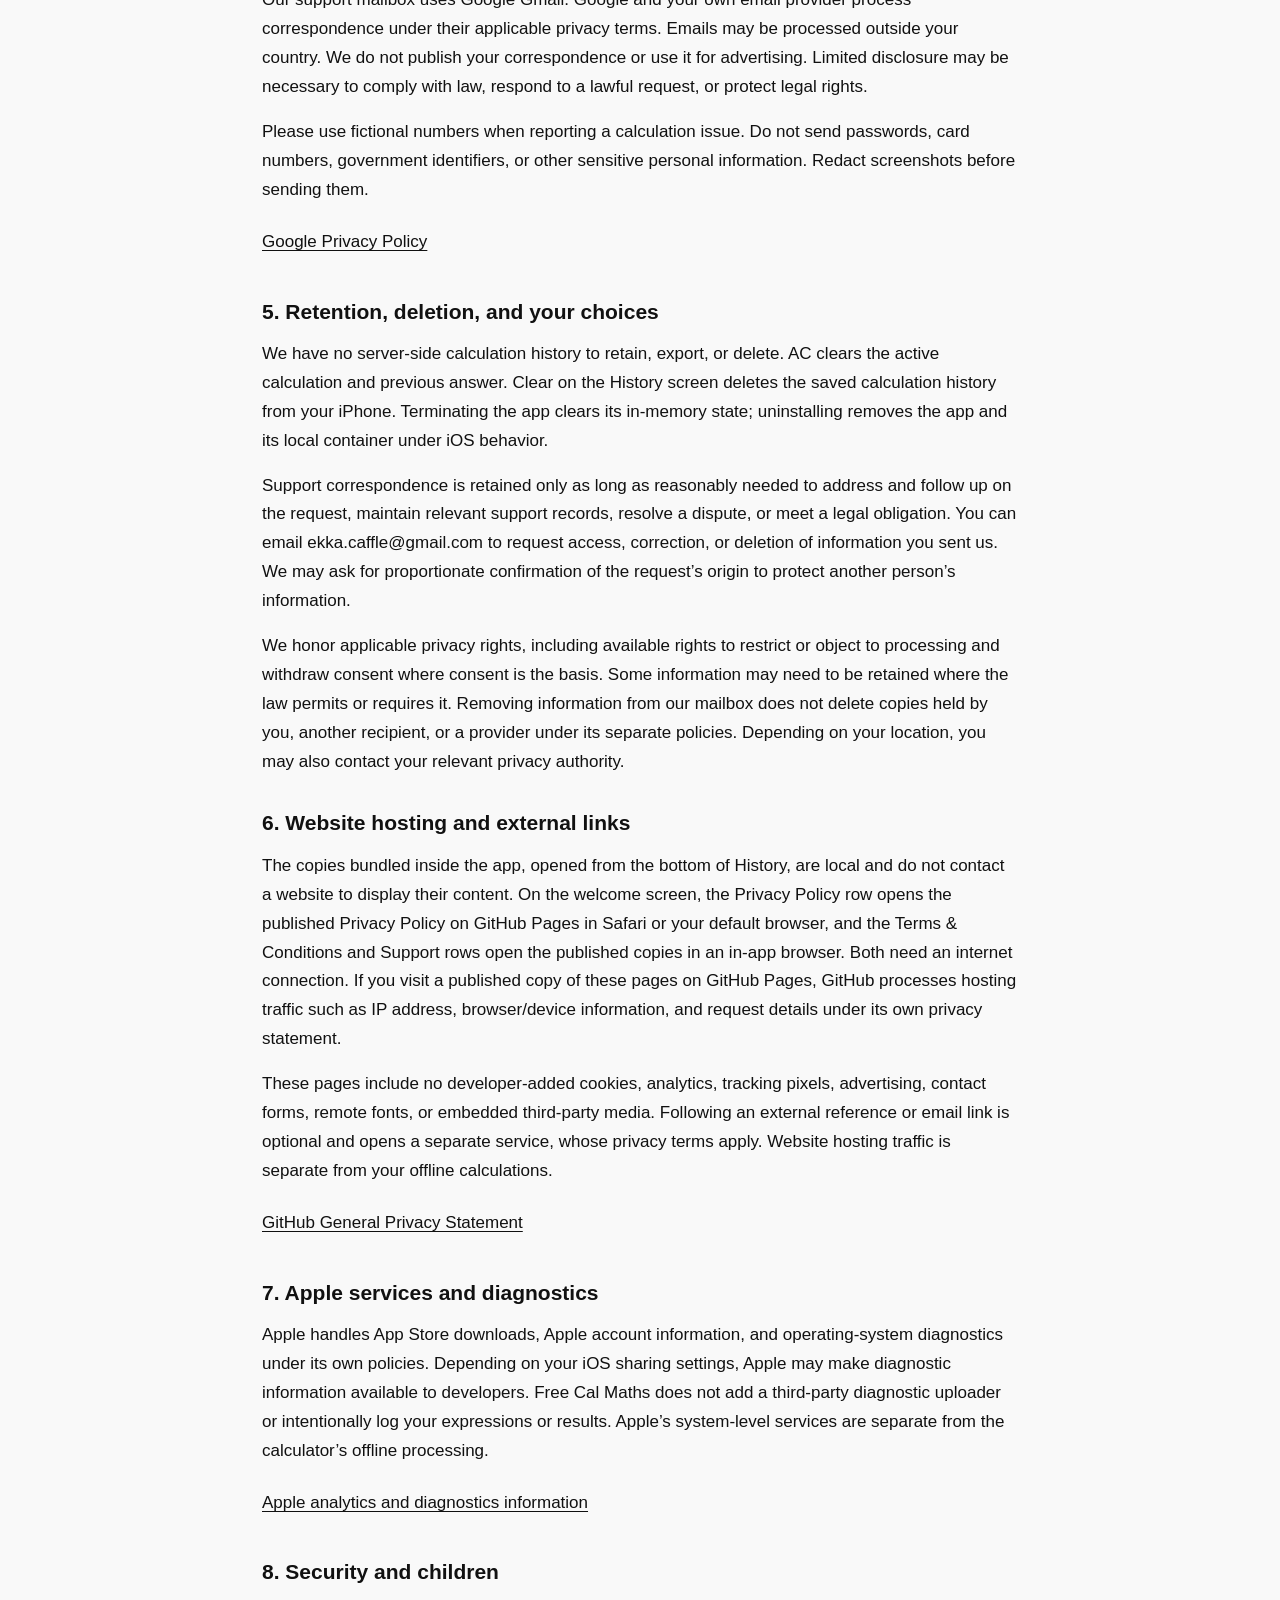
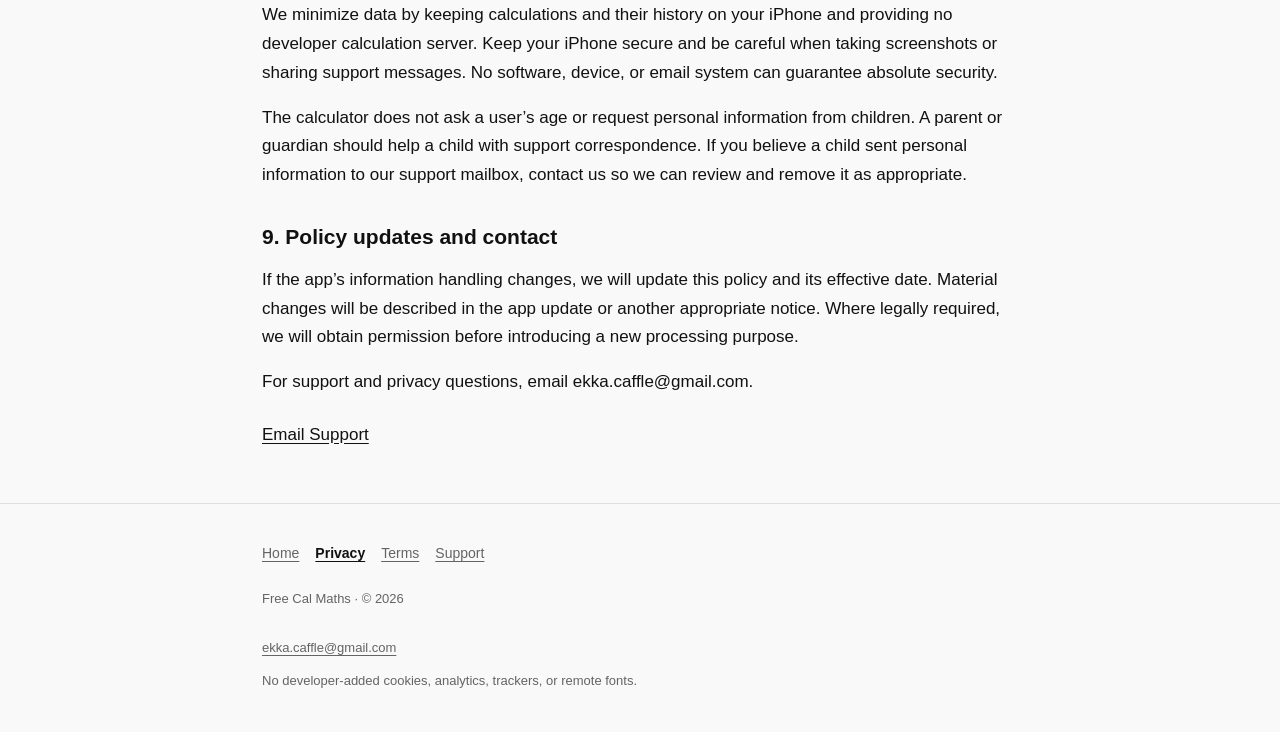
==== commit b9f75100: "Simplify footer to "Free Cal Maths · © 2026" Co-Authored-By: Claude Opus 5.5 <noreply@anthropic.com>" ====
--- a/privacy.html
+++ b/privacy.html
@@ -14,6 +14,6 @@
 <a class="skip" href="#main">Skip to content</a>
 <header class="site-header"><div class="wrap"><a class="brand" href="index.html">Free Cal Maths</a><nav aria-label="Site"><a href="index.html">Home</a><a href="privacy.html" aria-current="page">Privacy</a><a href="terms.html">Terms</a><a href="support.html">Support</a></nav></div></header>
 <main id="main" class="wrap" tabindex="-1"><h1>Privacy Policy</h1><p class="meta">Effective October 9, 2026</p><p class="summary">Calculations run offline on your iPhone. The calculator does not transmit your expressions or results to us or create an account. Your calculation history is saved only on your iPhone.</p><section aria-labelledby="scope"><h2 id="scope">1. Who we are and what this policy covers</h2><p>Caffle, the developer of Free Cal Maths, provides this policy for the iPhone calculator, optional support correspondence, and these legal/support pages. Contact us at ekka.caffle@gmail.com for questions or privacy requests.</p></section><section aria-labelledby="calculations"><h2 id="calculations">2. Calculations and on-device information</h2><p>Expressions, results, the previous answer, and mode choices are processed in the running app’s memory and are not sent to a developer server. When you tap =, the expression and result are added to a calculation history saved in the app’s local storage on your iPhone, so it remains after you close and reopen the app. The history keeps your 100 most recent calculations. It is not sent to us, and the app does not sync it to iCloud or any other service. The app also saves a setting recording that you have finished the welcome screen.</p><p>The current calculation may remain while the app is suspended. Tap AC to reset the expression and previous answer. Terminating and relaunching the app resets its in-memory calculation state. We cannot restore an expression after that state is lost.</p><p>The app reads the system light/dark appearance to display its interface. It does not send that preference to us. The app does not provide iCloud synchronization or a calculation backup/restore service. iOS manages the installed app, cached web assets, device backups, and system snapshots separately; we do not control those operating-system processes.</p></section><section aria-labelledby="collection"><h2 id="collection">3. No automatic developer data collection</h2><p>The calculator has no account registration, advertising, tracking identifiers, analytics SDK, developer-operated crash reporting, location collection, payment processing, or in-app purchases. It does not request camera, microphone, Photos, Contacts, Face ID, location, or tracking access.</p><p>We do not sell or share calculator data for advertising, profile users, or use calculations to train an AI model. The calculator and its bundled legal pages work without an internet connection. It does not upload a calculation when you open History or a legal page.</p></section><section aria-labelledby="support-email"><h2 id="support-email">4. Optional support emails</h2><p>If you choose Email Support, the app opens your email application with our address and a support subject. It does not automatically attach an expression, result, screenshot, identifier, device report, or log, and it does not send the message for you. You decide whether to send it and what to include.</p><p>When you send a message, we receive your email address, any name your email service supplies, your message, attachments you choose, and associated email metadata. We use this information to answer you, investigate the issue, handle privacy requests, and follow up when needed. Support is optional and is not required to use the calculator.</p><p>Our support mailbox uses Google Gmail. Google and your own email provider process correspondence under their applicable privacy terms. Emails may be processed outside your country. We do not publish your correspondence or use it for advertising. Limited disclosure may be necessary to comply with law, respond to a lawful request, or protect legal rights.</p><p>Please use fictional numbers when reporting a calculation issue. Do not send passwords, card numbers, government identifiers, or other sensitive personal information. Redact screenshots before sending them.</p><div class="references"><a href="https://policies.google.com/privacy" target="_blank" rel="noopener noreferrer">Google Privacy Policy</a></div></section><section aria-labelledby="retention"><h2 id="retention">5. Retention, deletion, and your choices</h2><p>We have no server-side calculation history to retain, export, or delete. AC clears the active calculation and previous answer. Clear on the History screen deletes the saved calculation history from your iPhone. Terminating the app clears its in-memory state; uninstalling removes the app and its local container under iOS behavior.</p><p>Support correspondence is retained only as long as reasonably needed to address and follow up on the request, maintain relevant support records, resolve a dispute, or meet a legal obligation. You can email ekka.caffle@gmail.com to request access, correction, or deletion of information you sent us. We may ask for proportionate confirmation of the request’s origin to protect another person’s information.</p><p>We honor applicable privacy rights, including available rights to restrict or object to processing and withdraw consent where consent is the basis. Some information may need to be retained where the law permits or requires it. Removing information from our mailbox does not delete copies held by you, another recipient, or a provider under its separate policies. Depending on your location, you may also contact your relevant privacy authority.</p></section><section aria-labelledby="website"><h2 id="website">6. Website hosting and external links</h2><p>The copies bundled inside the app, opened from the bottom of History, are local and do not contact a website to display their content. On the welcome screen, the Privacy Policy row opens the published Privacy Policy on GitHub Pages in Safari or your default browser, and the Terms &amp; Conditions and Support rows open the published copies in an in-app browser. Both need an internet connection. If you visit a published copy of these pages on GitHub Pages, GitHub processes hosting traffic such as IP address, browser/device information, and request details under its own privacy statement.</p><p>These pages include no developer-added cookies, analytics, tracking pixels, advertising, contact forms, remote fonts, or embedded third-party media. Following an external reference or email link is optional and opens a separate service, whose privacy terms apply. Website hosting traffic is separate from your offline calculations.</p><div class="references"><a href="https://docs.github.com/en/site-policy/privacy-policies/github-general-privacy-statement" target="_blank" rel="noopener noreferrer">GitHub General Privacy Statement</a></div></section><section aria-labelledby="apple"><h2 id="apple">7. Apple services and diagnostics</h2><p>Apple handles App Store downloads, Apple account information, and operating-system diagnostics under its own policies. Depending on your iOS sharing settings, Apple may make diagnostic information available to developers. Free Cal Maths does not add a third-party diagnostic uploader or intentionally log your expressions or results. Apple’s system-level services are separate from the calculator’s offline processing.</p><div class="references"><a href="https://support.apple.com/en-us/108971" target="_blank" rel="noopener noreferrer">Apple analytics and diagnostics information</a></div></section><section aria-labelledby="security-children"><h2 id="security-children">8. Security and children</h2><p>We minimize data by keeping calculations and their history on your iPhone and providing no developer calculation server. Keep your iPhone secure and be careful when taking screenshots or sharing support messages. No software, device, or email system can guarantee absolute security.</p><p>The calculator does not ask a user’s age or request personal information from children. A parent or guardian should help a child with support correspondence. If you believe a child sent personal information to our support mailbox, contact us so we can review and remove it as appropriate.</p></section><section aria-labelledby="changes-contact"><h2 id="changes-contact">9. Policy updates and contact</h2><p>If the app’s information handling changes, we will update this policy and its effective date. Material changes will be described in the app update or another appropriate notice. Where legally required, we will obtain permission before introducing a new processing purpose.</p><p>For support and privacy questions, email ekka.caffle@gmail.com.</p><div class="references"><a href="mailto:ekka.caffle@gmail.com?subject=Free%20Cal%20Maths%20privacy%20request">Email Support</a></div></section></main>
-<footer class="site-footer"><div class="wrap"><nav class="foot-nav" aria-label="Footer"><a href="index.html">Home</a><a href="privacy.html" aria-current="page">Privacy</a><a href="terms.html">Terms</a><a href="support.html">Support</a></nav><p>Caffle · Free Cal Maths · © 2026</p><a href="mailto:ekka.caffle@gmail.com?subject=Free%20Cal%20Maths%20support">ekka.caffle@gmail.com</a><p>No developer-added cookies, analytics, trackers, or remote fonts.</p></div></footer>
+<footer class="site-footer"><div class="wrap"><nav class="foot-nav" aria-label="Footer"><a href="index.html">Home</a><a href="privacy.html" aria-current="page">Privacy</a><a href="terms.html">Terms</a><a href="support.html">Support</a></nav><p>Free Cal Maths · © 2026</p><a href="mailto:ekka.caffle@gmail.com?subject=Free%20Cal%20Maths%20support">ekka.caffle@gmail.com</a><p>No developer-added cookies, analytics, trackers, or remote fonts.</p></div></footer>
 </body>
 </html>
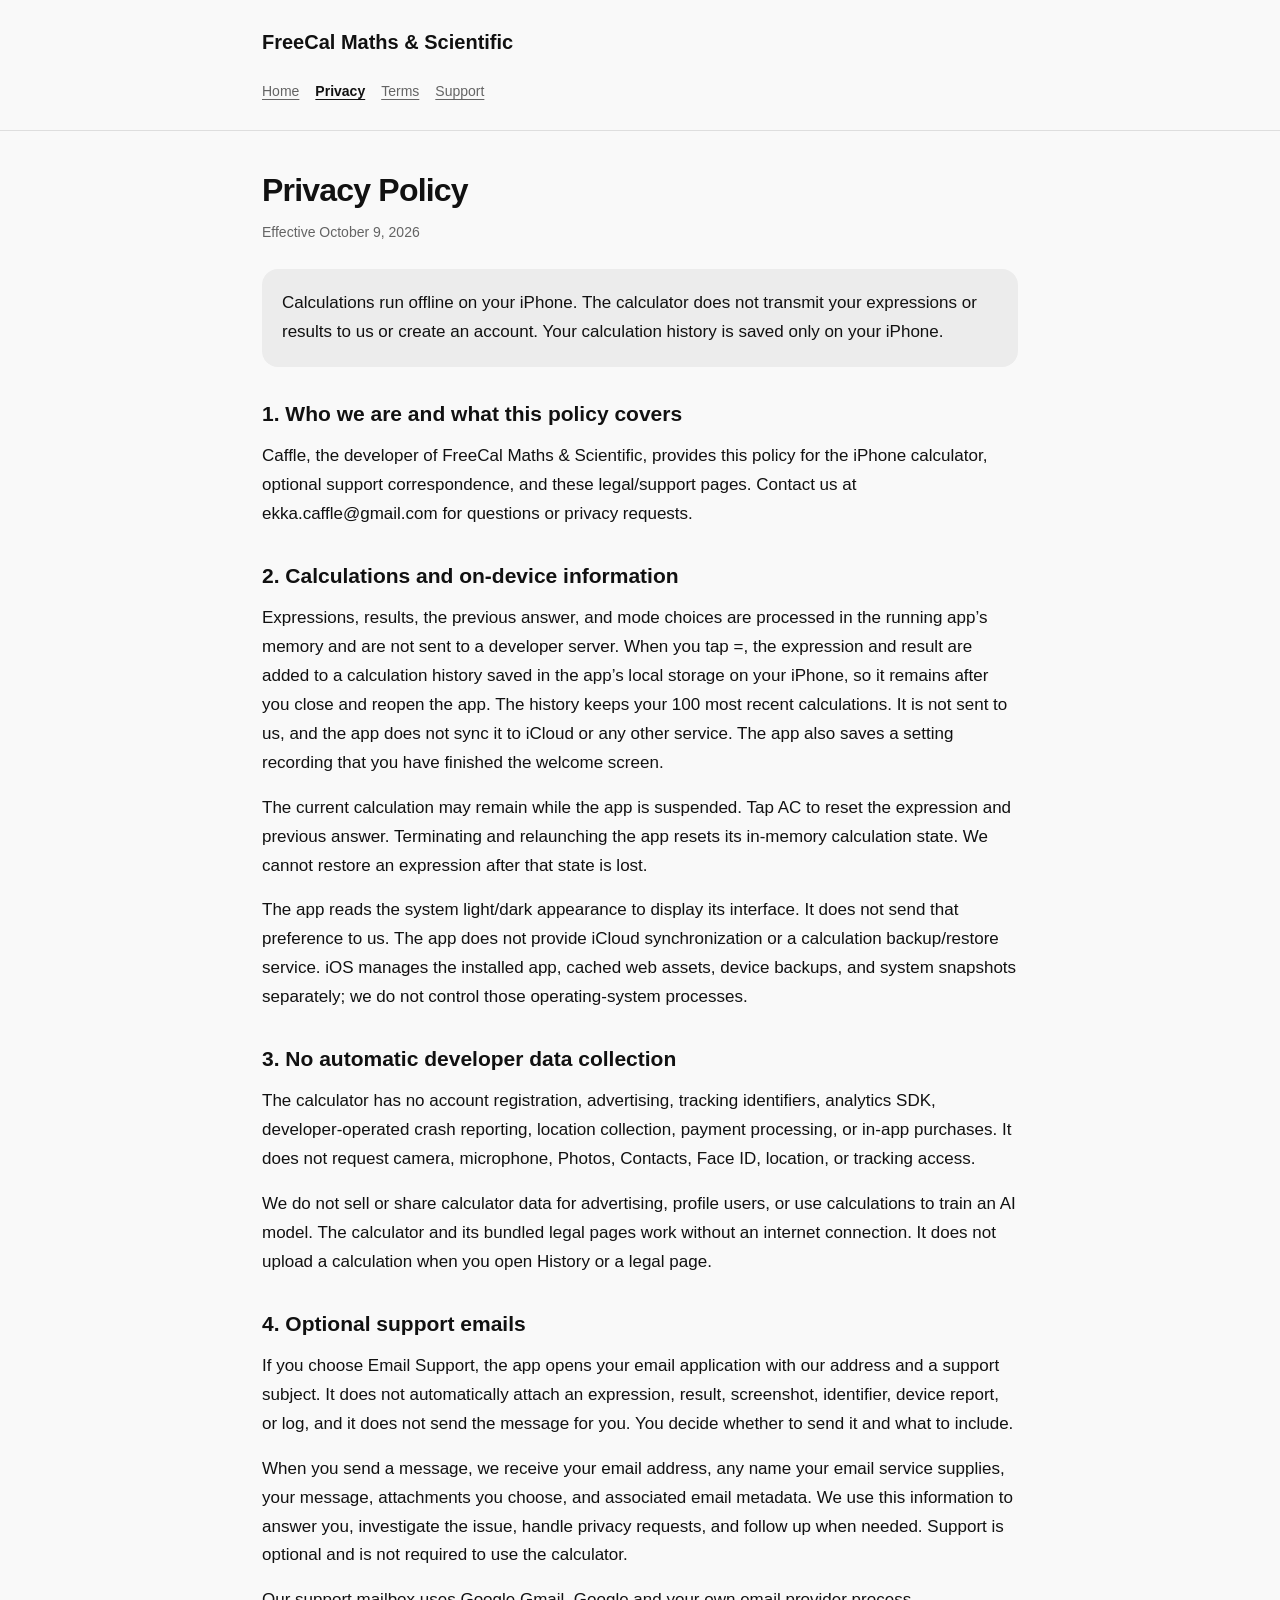
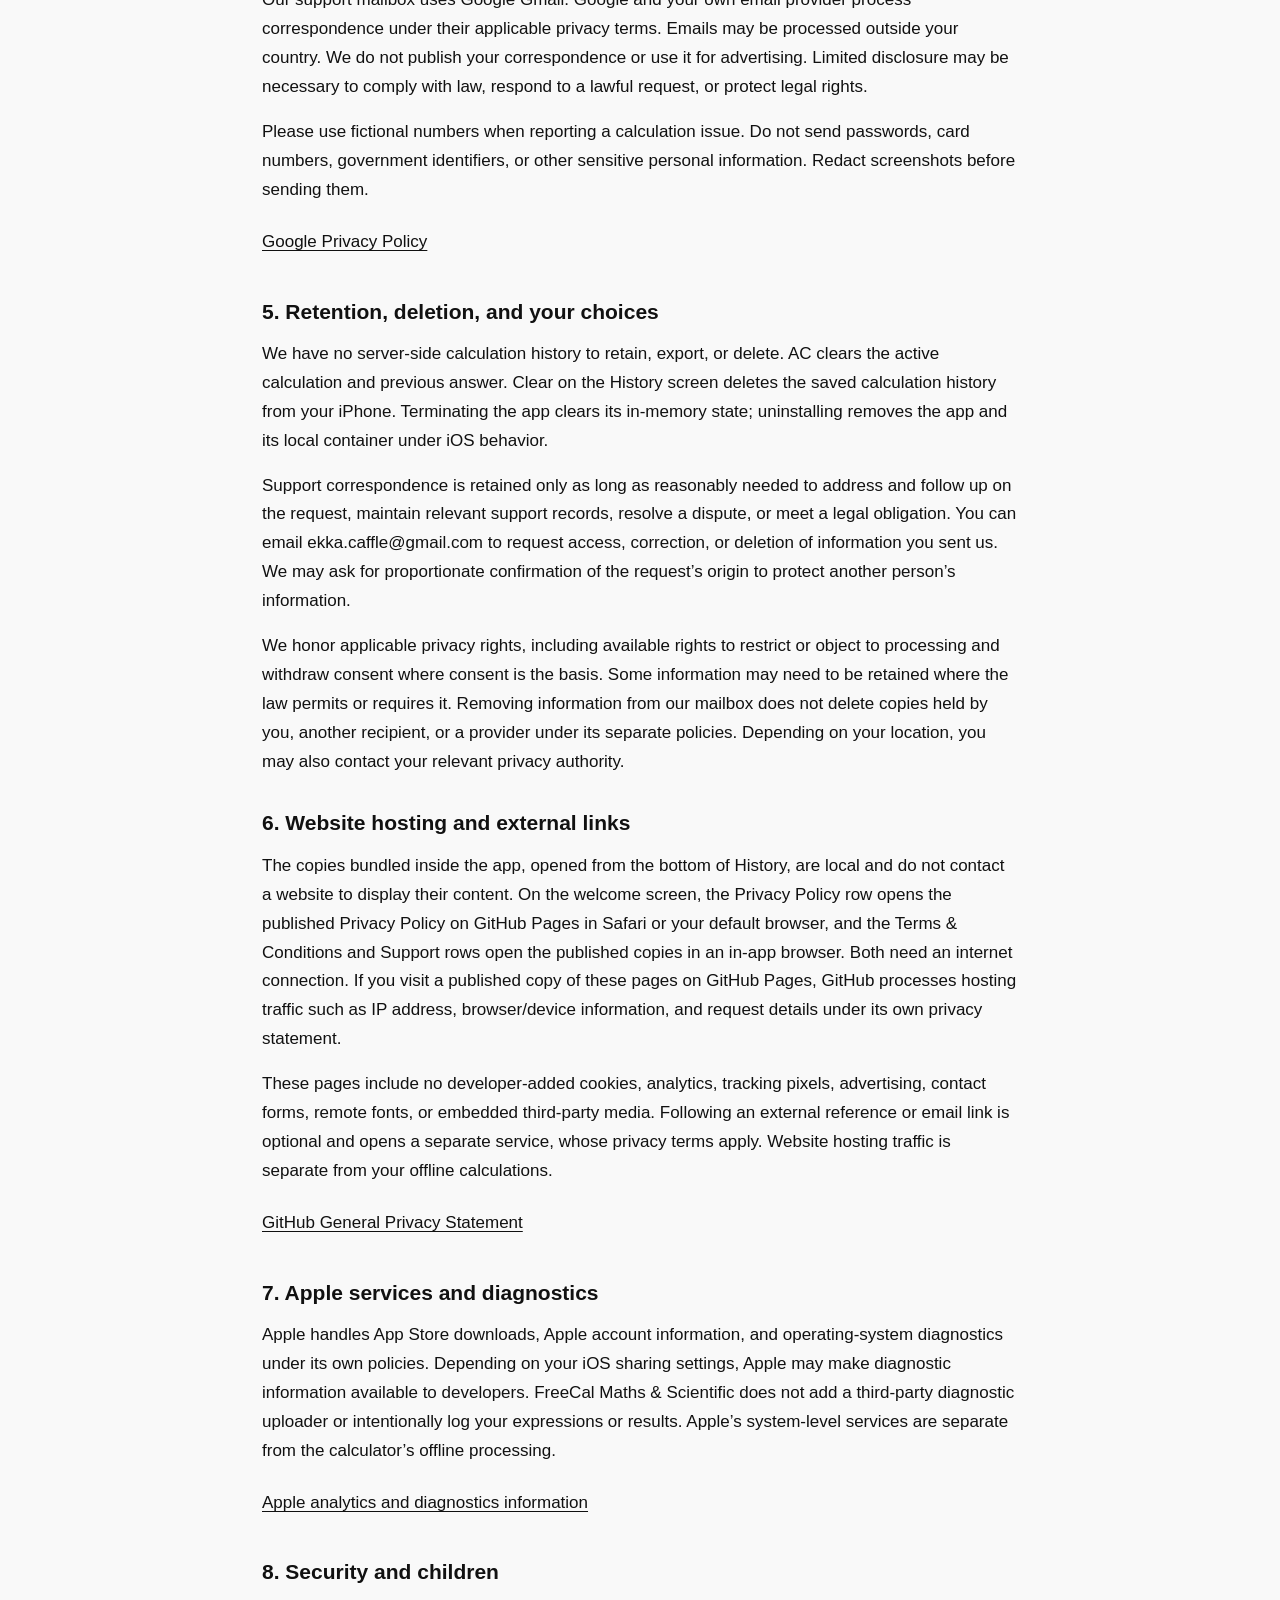
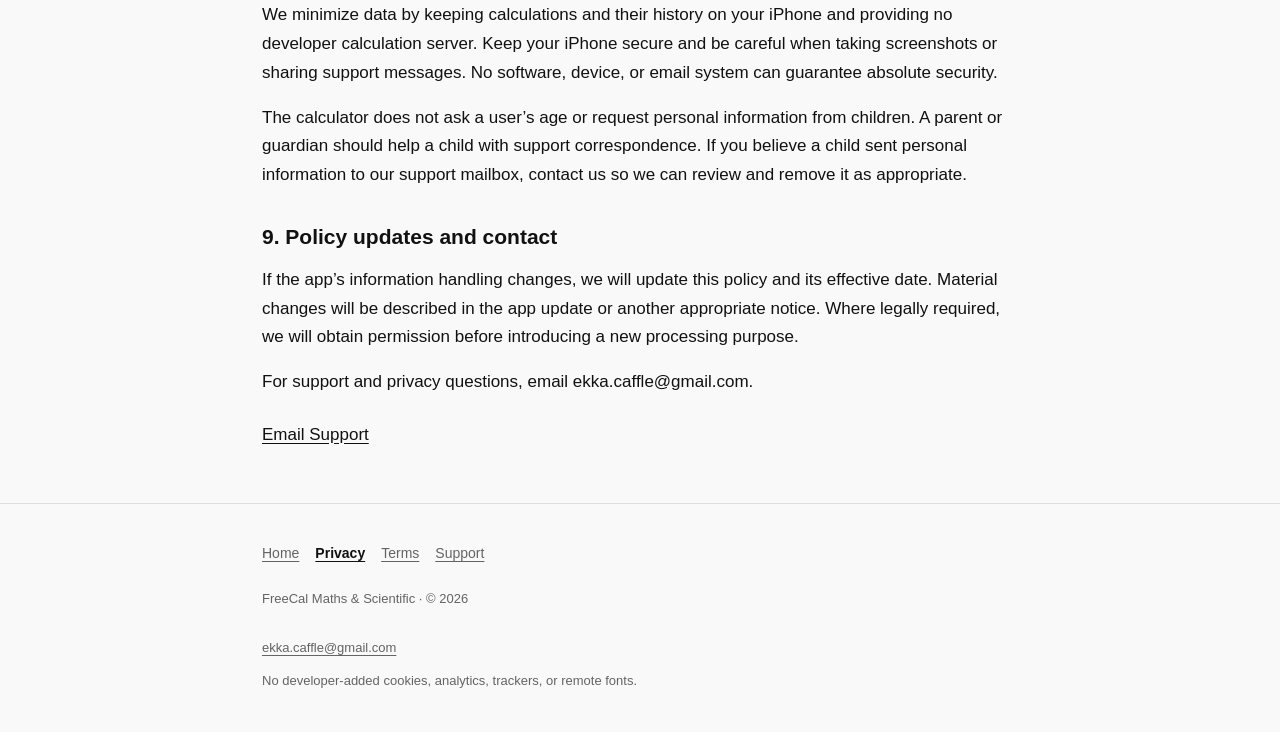
==== commit 74c4f6cd: "Align privacy.html with FreeCal Maths & Scientific App Store name" ====
--- a/privacy.html
+++ b/privacy.html
@@ -6,14 +6,14 @@
 <meta name="color-scheme" content="light dark">
 <meta name="referrer" content="no-referrer">
 <meta http-equiv="Content-Security-Policy" content="default-src 'self'; style-src 'self'; script-src 'none'; img-src 'self' data:; object-src 'none'; base-uri 'self'; form-action 'none'">
-<meta name="description" content="How Free Cal Maths handles calculations, support messages, and visits to its legal website.">
-<title>Privacy Policy · Free Cal Maths</title>
+<meta name="description" content="How FreeCal Maths &amp; Scientific handles calculations, support messages, and visits to its legal website.">
+<title>Privacy Policy · FreeCal Maths &amp; Scientific</title>
 <link rel="stylesheet" href="styles.css">
 </head>
 <body>
 <a class="skip" href="#main">Skip to content</a>
-<header class="site-header"><div class="wrap"><a class="brand" href="index.html">Free Cal Maths</a><nav aria-label="Site"><a href="index.html">Home</a><a href="privacy.html" aria-current="page">Privacy</a><a href="terms.html">Terms</a><a href="support.html">Support</a></nav></div></header>
-<main id="main" class="wrap" tabindex="-1"><h1>Privacy Policy</h1><p class="meta">Effective October 9, 2026</p><p class="summary">Calculations run offline on your iPhone. The calculator does not transmit your expressions or results to us or create an account. Your calculation history is saved only on your iPhone.</p><section aria-labelledby="scope"><h2 id="scope">1. Who we are and what this policy covers</h2><p>Caffle, the developer of Free Cal Maths, provides this policy for the iPhone calculator, optional support correspondence, and these legal/support pages. Contact us at ekka.caffle@gmail.com for questions or privacy requests.</p></section><section aria-labelledby="calculations"><h2 id="calculations">2. Calculations and on-device information</h2><p>Expressions, results, the previous answer, and mode choices are processed in the running app’s memory and are not sent to a developer server. When you tap =, the expression and result are added to a calculation history saved in the app’s local storage on your iPhone, so it remains after you close and reopen the app. The history keeps your 100 most recent calculations. It is not sent to us, and the app does not sync it to iCloud or any other service. The app also saves a setting recording that you have finished the welcome screen.</p><p>The current calculation may remain while the app is suspended. Tap AC to reset the expression and previous answer. Terminating and relaunching the app resets its in-memory calculation state. We cannot restore an expression after that state is lost.</p><p>The app reads the system light/dark appearance to display its interface. It does not send that preference to us. The app does not provide iCloud synchronization or a calculation backup/restore service. iOS manages the installed app, cached web assets, device backups, and system snapshots separately; we do not control those operating-system processes.</p></section><section aria-labelledby="collection"><h2 id="collection">3. No automatic developer data collection</h2><p>The calculator has no account registration, advertising, tracking identifiers, analytics SDK, developer-operated crash reporting, location collection, payment processing, or in-app purchases. It does not request camera, microphone, Photos, Contacts, Face ID, location, or tracking access.</p><p>We do not sell or share calculator data for advertising, profile users, or use calculations to train an AI model. The calculator and its bundled legal pages work without an internet connection. It does not upload a calculation when you open History or a legal page.</p></section><section aria-labelledby="support-email"><h2 id="support-email">4. Optional support emails</h2><p>If you choose Email Support, the app opens your email application with our address and a support subject. It does not automatically attach an expression, result, screenshot, identifier, device report, or log, and it does not send the message for you. You decide whether to send it and what to include.</p><p>When you send a message, we receive your email address, any name your email service supplies, your message, attachments you choose, and associated email metadata. We use this information to answer you, investigate the issue, handle privacy requests, and follow up when needed. Support is optional and is not required to use the calculator.</p><p>Our support mailbox uses Google Gmail. Google and your own email provider process correspondence under their applicable privacy terms. Emails may be processed outside your country. We do not publish your correspondence or use it for advertising. Limited disclosure may be necessary to comply with law, respond to a lawful request, or protect legal rights.</p><p>Please use fictional numbers when reporting a calculation issue. Do not send passwords, card numbers, government identifiers, or other sensitive personal information. Redact screenshots before sending them.</p><div class="references"><a href="https://policies.google.com/privacy" target="_blank" rel="noopener noreferrer">Google Privacy Policy</a></div></section><section aria-labelledby="retention"><h2 id="retention">5. Retention, deletion, and your choices</h2><p>We have no server-side calculation history to retain, export, or delete. AC clears the active calculation and previous answer. Clear on the History screen deletes the saved calculation history from your iPhone. Terminating the app clears its in-memory state; uninstalling removes the app and its local container under iOS behavior.</p><p>Support correspondence is retained only as long as reasonably needed to address and follow up on the request, maintain relevant support records, resolve a dispute, or meet a legal obligation. You can email ekka.caffle@gmail.com to request access, correction, or deletion of information you sent us. We may ask for proportionate confirmation of the request’s origin to protect another person’s information.</p><p>We honor applicable privacy rights, including available rights to restrict or object to processing and withdraw consent where consent is the basis. Some information may need to be retained where the law permits or requires it. Removing information from our mailbox does not delete copies held by you, another recipient, or a provider under its separate policies. Depending on your location, you may also contact your relevant privacy authority.</p></section><section aria-labelledby="website"><h2 id="website">6. Website hosting and external links</h2><p>The copies bundled inside the app, opened from the bottom of History, are local and do not contact a website to display their content. On the welcome screen, the Privacy Policy row opens the published Privacy Policy on GitHub Pages in Safari or your default browser, and the Terms &amp; Conditions and Support rows open the published copies in an in-app browser. Both need an internet connection. If you visit a published copy of these pages on GitHub Pages, GitHub processes hosting traffic such as IP address, browser/device information, and request details under its own privacy statement.</p><p>These pages include no developer-added cookies, analytics, tracking pixels, advertising, contact forms, remote fonts, or embedded third-party media. Following an external reference or email link is optional and opens a separate service, whose privacy terms apply. Website hosting traffic is separate from your offline calculations.</p><div class="references"><a href="https://docs.github.com/en/site-policy/privacy-policies/github-general-privacy-statement" target="_blank" rel="noopener noreferrer">GitHub General Privacy Statement</a></div></section><section aria-labelledby="apple"><h2 id="apple">7. Apple services and diagnostics</h2><p>Apple handles App Store downloads, Apple account information, and operating-system diagnostics under its own policies. Depending on your iOS sharing settings, Apple may make diagnostic information available to developers. Free Cal Maths does not add a third-party diagnostic uploader or intentionally log your expressions or results. Apple’s system-level services are separate from the calculator’s offline processing.</p><div class="references"><a href="https://support.apple.com/en-us/108971" target="_blank" rel="noopener noreferrer">Apple analytics and diagnostics information</a></div></section><section aria-labelledby="security-children"><h2 id="security-children">8. Security and children</h2><p>We minimize data by keeping calculations and their history on your iPhone and providing no developer calculation server. Keep your iPhone secure and be careful when taking screenshots or sharing support messages. No software, device, or email system can guarantee absolute security.</p><p>The calculator does not ask a user’s age or request personal information from children. A parent or guardian should help a child with support correspondence. If you believe a child sent personal information to our support mailbox, contact us so we can review and remove it as appropriate.</p></section><section aria-labelledby="changes-contact"><h2 id="changes-contact">9. Policy updates and contact</h2><p>If the app’s information handling changes, we will update this policy and its effective date. Material changes will be described in the app update or another appropriate notice. Where legally required, we will obtain permission before introducing a new processing purpose.</p><p>For support and privacy questions, email ekka.caffle@gmail.com.</p><div class="references"><a href="mailto:ekka.caffle@gmail.com?subject=Free%20Cal%20Maths%20privacy%20request">Email Support</a></div></section></main>
-<footer class="site-footer"><div class="wrap"><nav class="foot-nav" aria-label="Footer"><a href="index.html">Home</a><a href="privacy.html" aria-current="page">Privacy</a><a href="terms.html">Terms</a><a href="support.html">Support</a></nav><p>Free Cal Maths · © 2026</p><a href="mailto:ekka.caffle@gmail.com?subject=Free%20Cal%20Maths%20support">ekka.caffle@gmail.com</a><p>No developer-added cookies, analytics, trackers, or remote fonts.</p></div></footer>
+<header class="site-header"><div class="wrap"><a class="brand" href="index.html">FreeCal Maths &amp; Scientific</a><nav aria-label="Site"><a href="index.html">Home</a><a href="privacy.html" aria-current="page">Privacy</a><a href="terms.html">Terms</a><a href="support.html">Support</a></nav></div></header>
+<main id="main" class="wrap" tabindex="-1"><h1>Privacy Policy</h1><p class="meta">Effective October 9, 2026</p><p class="summary">Calculations run offline on your iPhone. The calculator does not transmit your expressions or results to us or create an account. Your calculation history is saved only on your iPhone.</p><section aria-labelledby="scope"><h2 id="scope">1. Who we are and what this policy covers</h2><p>Caffle, the developer of FreeCal Maths &amp; Scientific, provides this policy for the iPhone calculator, optional support correspondence, and these legal/support pages. Contact us at ekka.caffle@gmail.com for questions or privacy requests.</p></section><section aria-labelledby="calculations"><h2 id="calculations">2. Calculations and on-device information</h2><p>Expressions, results, the previous answer, and mode choices are processed in the running app’s memory and are not sent to a developer server. When you tap =, the expression and result are added to a calculation history saved in the app’s local storage on your iPhone, so it remains after you close and reopen the app. The history keeps your 100 most recent calculations. It is not sent to us, and the app does not sync it to iCloud or any other service. The app also saves a setting recording that you have finished the welcome screen.</p><p>The current calculation may remain while the app is suspended. Tap AC to reset the expression and previous answer. Terminating and relaunching the app resets its in-memory calculation state. We cannot restore an expression after that state is lost.</p><p>The app reads the system light/dark appearance to display its interface. It does not send that preference to us. The app does not provide iCloud synchronization or a calculation backup/restore service. iOS manages the installed app, cached web assets, device backups, and system snapshots separately; we do not control those operating-system processes.</p></section><section aria-labelledby="collection"><h2 id="collection">3. No automatic developer data collection</h2><p>The calculator has no account registration, advertising, tracking identifiers, analytics SDK, developer-operated crash reporting, location collection, payment processing, or in-app purchases. It does not request camera, microphone, Photos, Contacts, Face ID, location, or tracking access.</p><p>We do not sell or share calculator data for advertising, profile users, or use calculations to train an AI model. The calculator and its bundled legal pages work without an internet connection. It does not upload a calculation when you open History or a legal page.</p></section><section aria-labelledby="support-email"><h2 id="support-email">4. Optional support emails</h2><p>If you choose Email Support, the app opens your email application with our address and a support subject. It does not automatically attach an expression, result, screenshot, identifier, device report, or log, and it does not send the message for you. You decide whether to send it and what to include.</p><p>When you send a message, we receive your email address, any name your email service supplies, your message, attachments you choose, and associated email metadata. We use this information to answer you, investigate the issue, handle privacy requests, and follow up when needed. Support is optional and is not required to use the calculator.</p><p>Our support mailbox uses Google Gmail. Google and your own email provider process correspondence under their applicable privacy terms. Emails may be processed outside your country. We do not publish your correspondence or use it for advertising. Limited disclosure may be necessary to comply with law, respond to a lawful request, or protect legal rights.</p><p>Please use fictional numbers when reporting a calculation issue. Do not send passwords, card numbers, government identifiers, or other sensitive personal information. Redact screenshots before sending them.</p><div class="references"><a href="https://policies.google.com/privacy" target="_blank" rel="noopener noreferrer">Google Privacy Policy</a></div></section><section aria-labelledby="retention"><h2 id="retention">5. Retention, deletion, and your choices</h2><p>We have no server-side calculation history to retain, export, or delete. AC clears the active calculation and previous answer. Clear on the History screen deletes the saved calculation history from your iPhone. Terminating the app clears its in-memory state; uninstalling removes the app and its local container under iOS behavior.</p><p>Support correspondence is retained only as long as reasonably needed to address and follow up on the request, maintain relevant support records, resolve a dispute, or meet a legal obligation. You can email ekka.caffle@gmail.com to request access, correction, or deletion of information you sent us. We may ask for proportionate confirmation of the request’s origin to protect another person’s information.</p><p>We honor applicable privacy rights, including available rights to restrict or object to processing and withdraw consent where consent is the basis. Some information may need to be retained where the law permits or requires it. Removing information from our mailbox does not delete copies held by you, another recipient, or a provider under its separate policies. Depending on your location, you may also contact your relevant privacy authority.</p></section><section aria-labelledby="website"><h2 id="website">6. Website hosting and external links</h2><p>The copies bundled inside the app, opened from the bottom of History, are local and do not contact a website to display their content. On the welcome screen, the Privacy Policy row opens the published Privacy Policy on GitHub Pages in Safari or your default browser, and the Terms &amp; Conditions and Support rows open the published copies in an in-app browser. Both need an internet connection. If you visit a published copy of these pages on GitHub Pages, GitHub processes hosting traffic such as IP address, browser/device information, and request details under its own privacy statement.</p><p>These pages include no developer-added cookies, analytics, tracking pixels, advertising, contact forms, remote fonts, or embedded third-party media. Following an external reference or email link is optional and opens a separate service, whose privacy terms apply. Website hosting traffic is separate from your offline calculations.</p><div class="references"><a href="https://docs.github.com/en/site-policy/privacy-policies/github-general-privacy-statement" target="_blank" rel="noopener noreferrer">GitHub General Privacy Statement</a></div></section><section aria-labelledby="apple"><h2 id="apple">7. Apple services and diagnostics</h2><p>Apple handles App Store downloads, Apple account information, and operating-system diagnostics under its own policies. Depending on your iOS sharing settings, Apple may make diagnostic information available to developers. FreeCal Maths &amp; Scientific does not add a third-party diagnostic uploader or intentionally log your expressions or results. Apple’s system-level services are separate from the calculator’s offline processing.</p><div class="references"><a href="https://support.apple.com/en-us/108971" target="_blank" rel="noopener noreferrer">Apple analytics and diagnostics information</a></div></section><section aria-labelledby="security-children"><h2 id="security-children">8. Security and children</h2><p>We minimize data by keeping calculations and their history on your iPhone and providing no developer calculation server. Keep your iPhone secure and be careful when taking screenshots or sharing support messages. No software, device, or email system can guarantee absolute security.</p><p>The calculator does not ask a user’s age or request personal information from children. A parent or guardian should help a child with support correspondence. If you believe a child sent personal information to our support mailbox, contact us so we can review and remove it as appropriate.</p></section><section aria-labelledby="changes-contact"><h2 id="changes-contact">9. Policy updates and contact</h2><p>If the app’s information handling changes, we will update this policy and its effective date. Material changes will be described in the app update or another appropriate notice. Where legally required, we will obtain permission before introducing a new processing purpose.</p><p>For support and privacy questions, email ekka.caffle@gmail.com.</p><div class="references"><a href="mailto:ekka.caffle@gmail.com?subject=FreeCal%20Maths%20%26%20Scientific%20privacy%20request">Email Support</a></div></section></main>
+<footer class="site-footer"><div class="wrap"><nav class="foot-nav" aria-label="Footer"><a href="index.html">Home</a><a href="privacy.html" aria-current="page">Privacy</a><a href="terms.html">Terms</a><a href="support.html">Support</a></nav><p>FreeCal Maths &amp; Scientific · © 2026</p><a href="mailto:ekka.caffle@gmail.com?subject=FreeCal%20Maths%20%26%20Scientific%20support">ekka.caffle@gmail.com</a><p>No developer-added cookies, analytics, trackers, or remote fonts.</p></div></footer>
 </body>
 </html>
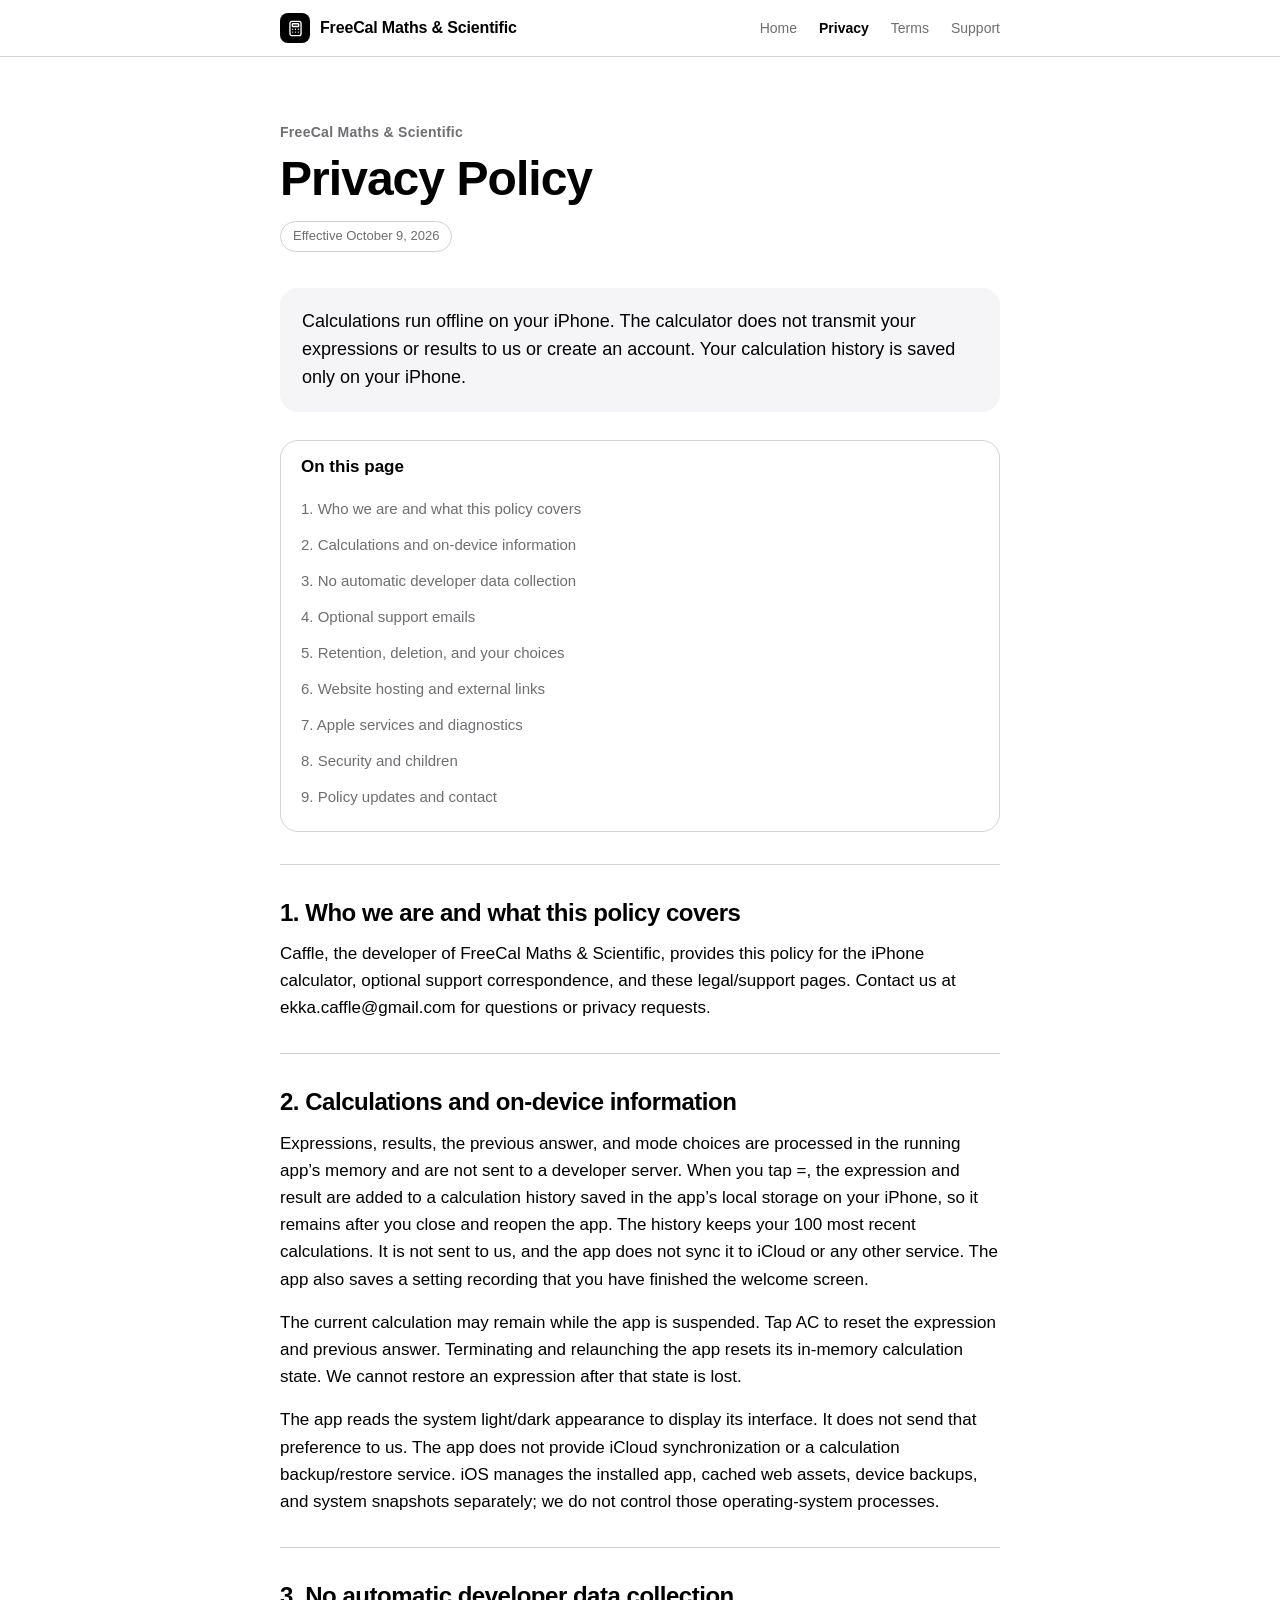
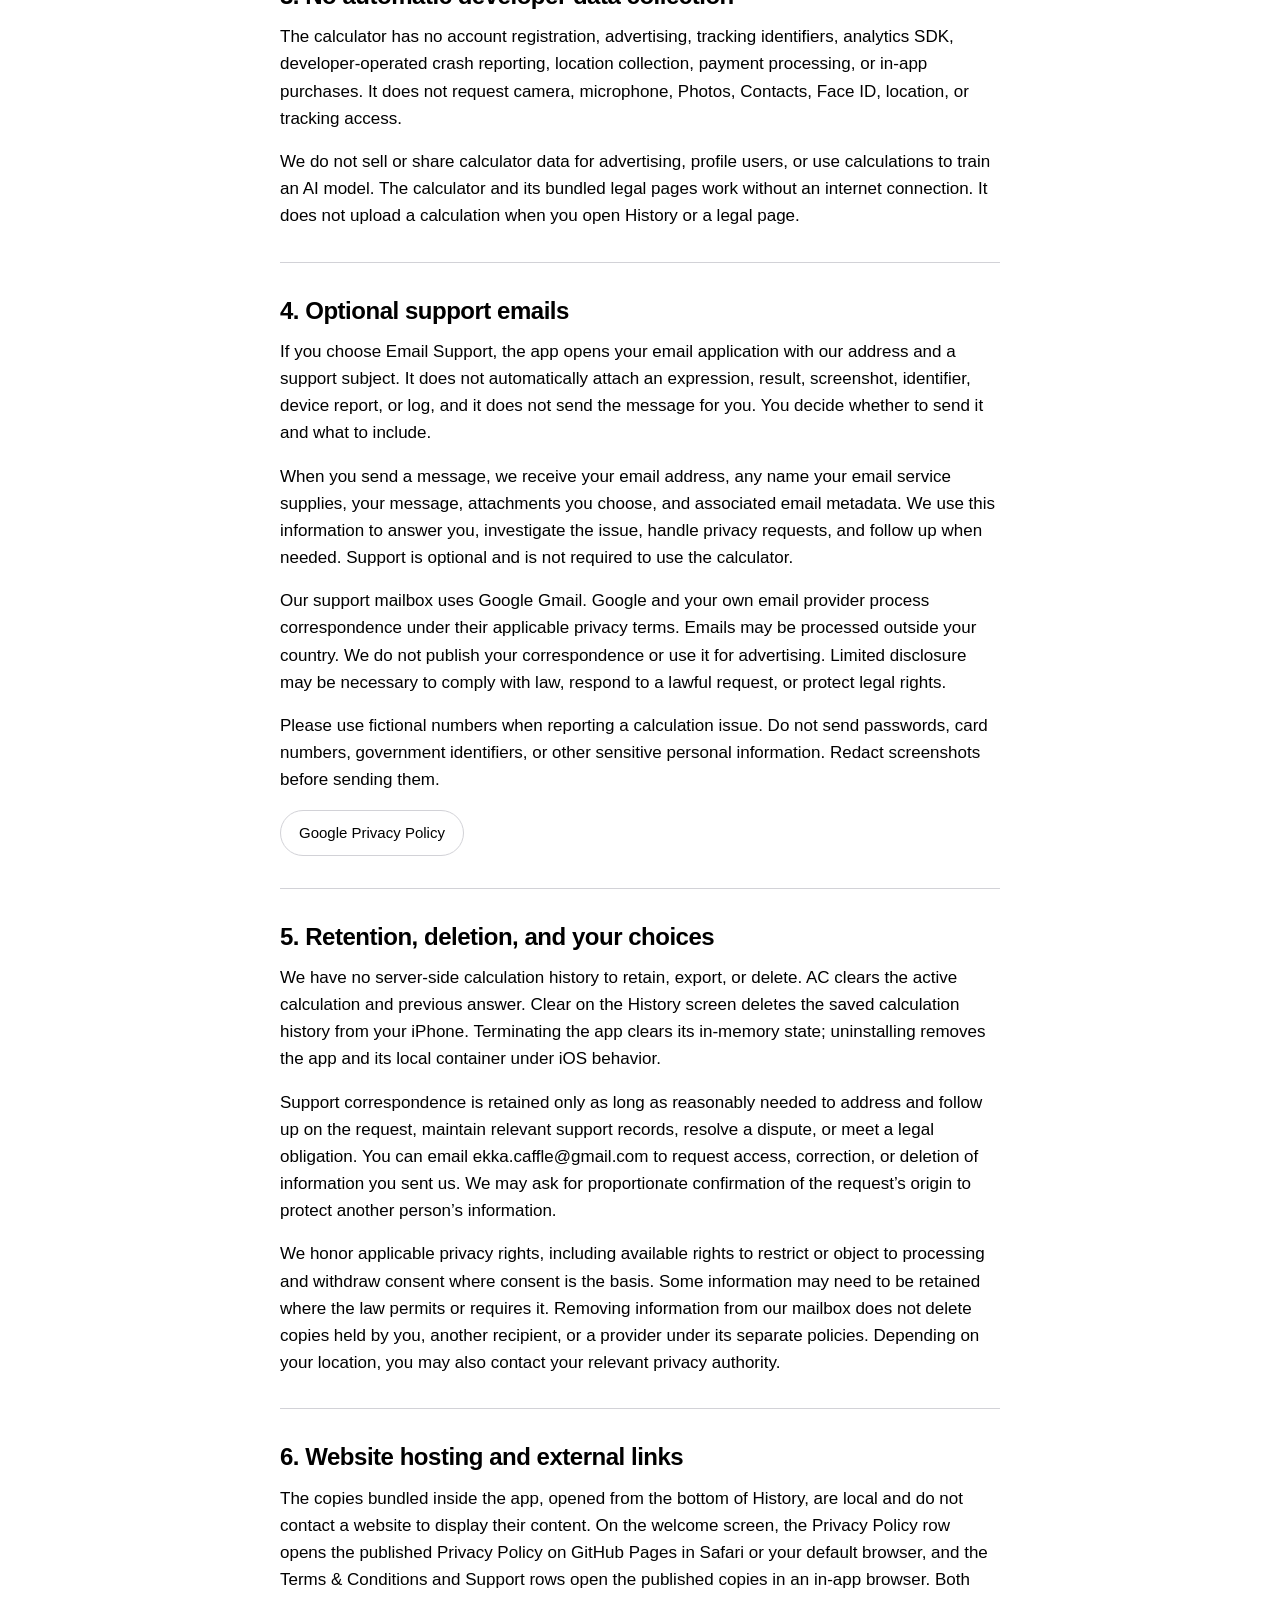
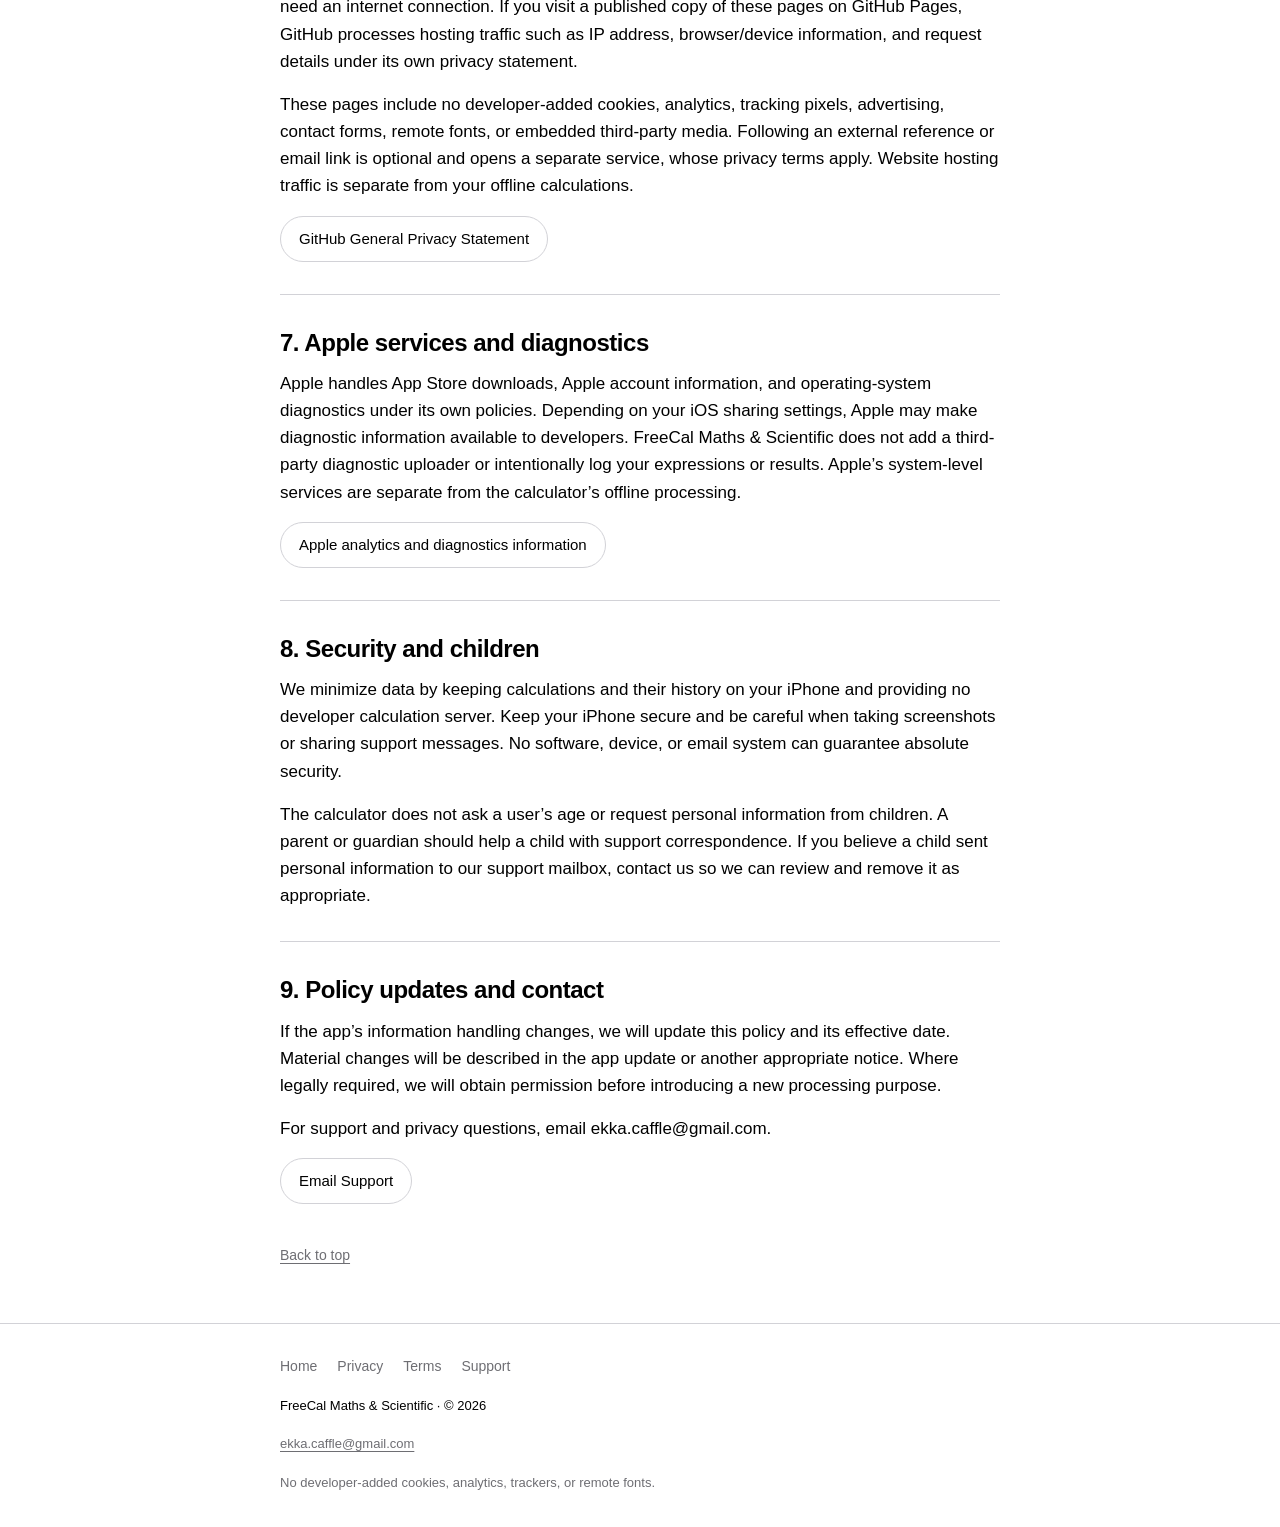
==== commit edff30e3: "Rebuild site design and move to FreeCalMaths-Scientific-Legal - New black-and-white, Apple-style lay" ====
--- a/privacy.html
+++ b/privacy.html
@@ -4,16 +4,19 @@
 <meta charset="utf-8">
 <meta name="viewport" content="width=device-width, initial-scale=1, viewport-fit=cover">
 <meta name="color-scheme" content="light dark">
+<meta name="theme-color" content="#ffffff" media="(prefers-color-scheme: light)">
+<meta name="theme-color" content="#000000" media="(prefers-color-scheme: dark)">
 <meta name="referrer" content="no-referrer">
 <meta http-equiv="Content-Security-Policy" content="default-src 'self'; style-src 'self'; script-src 'none'; img-src 'self' data:; object-src 'none'; base-uri 'self'; form-action 'none'">
 <meta name="description" content="How FreeCal Maths &amp; Scientific handles calculations, support messages, and visits to its legal website.">
 <title>Privacy Policy · FreeCal Maths &amp; Scientific</title>
+<link rel="icon" href="data:image/svg+xml,%3Csvg xmlns='http://www.w3.org/2000/svg' viewBox='0 0 64 64'%3E%3Crect width='64' height='64' rx='14' fill='%23000'/%3E%3Cpath d='M20 22h10M25 17v10M36 22h10M21 39l8 8M29 39l-8 8M36 41h10M36 46h10' stroke='%23fff' stroke-width='3.5' stroke-linecap='round'/%3E%3C/svg%3E">
 <link rel="stylesheet" href="styles.css">
 </head>
 <body>
 <a class="skip" href="#main">Skip to content</a>
-<header class="site-header"><div class="wrap"><a class="brand" href="index.html">FreeCal Maths &amp; Scientific</a><nav aria-label="Site"><a href="index.html">Home</a><a href="privacy.html" aria-current="page">Privacy</a><a href="terms.html">Terms</a><a href="support.html">Support</a></nav></div></header>
-<main id="main" class="wrap" tabindex="-1"><h1>Privacy Policy</h1><p class="meta">Effective October 9, 2026</p><p class="summary">Calculations run offline on your iPhone. The calculator does not transmit your expressions or results to us or create an account. Your calculation history is saved only on your iPhone.</p><section aria-labelledby="scope"><h2 id="scope">1. Who we are and what this policy covers</h2><p>Caffle, the developer of FreeCal Maths &amp; Scientific, provides this policy for the iPhone calculator, optional support correspondence, and these legal/support pages. Contact us at ekka.caffle@gmail.com for questions or privacy requests.</p></section><section aria-labelledby="calculations"><h2 id="calculations">2. Calculations and on-device information</h2><p>Expressions, results, the previous answer, and mode choices are processed in the running app’s memory and are not sent to a developer server. When you tap =, the expression and result are added to a calculation history saved in the app’s local storage on your iPhone, so it remains after you close and reopen the app. The history keeps your 100 most recent calculations. It is not sent to us, and the app does not sync it to iCloud or any other service. The app also saves a setting recording that you have finished the welcome screen.</p><p>The current calculation may remain while the app is suspended. Tap AC to reset the expression and previous answer. Terminating and relaunching the app resets its in-memory calculation state. We cannot restore an expression after that state is lost.</p><p>The app reads the system light/dark appearance to display its interface. It does not send that preference to us. The app does not provide iCloud synchronization or a calculation backup/restore service. iOS manages the installed app, cached web assets, device backups, and system snapshots separately; we do not control those operating-system processes.</p></section><section aria-labelledby="collection"><h2 id="collection">3. No automatic developer data collection</h2><p>The calculator has no account registration, advertising, tracking identifiers, analytics SDK, developer-operated crash reporting, location collection, payment processing, or in-app purchases. It does not request camera, microphone, Photos, Contacts, Face ID, location, or tracking access.</p><p>We do not sell or share calculator data for advertising, profile users, or use calculations to train an AI model. The calculator and its bundled legal pages work without an internet connection. It does not upload a calculation when you open History or a legal page.</p></section><section aria-labelledby="support-email"><h2 id="support-email">4. Optional support emails</h2><p>If you choose Email Support, the app opens your email application with our address and a support subject. It does not automatically attach an expression, result, screenshot, identifier, device report, or log, and it does not send the message for you. You decide whether to send it and what to include.</p><p>When you send a message, we receive your email address, any name your email service supplies, your message, attachments you choose, and associated email metadata. We use this information to answer you, investigate the issue, handle privacy requests, and follow up when needed. Support is optional and is not required to use the calculator.</p><p>Our support mailbox uses Google Gmail. Google and your own email provider process correspondence under their applicable privacy terms. Emails may be processed outside your country. We do not publish your correspondence or use it for advertising. Limited disclosure may be necessary to comply with law, respond to a lawful request, or protect legal rights.</p><p>Please use fictional numbers when reporting a calculation issue. Do not send passwords, card numbers, government identifiers, or other sensitive personal information. Redact screenshots before sending them.</p><div class="references"><a href="https://policies.google.com/privacy" target="_blank" rel="noopener noreferrer">Google Privacy Policy</a></div></section><section aria-labelledby="retention"><h2 id="retention">5. Retention, deletion, and your choices</h2><p>We have no server-side calculation history to retain, export, or delete. AC clears the active calculation and previous answer. Clear on the History screen deletes the saved calculation history from your iPhone. Terminating the app clears its in-memory state; uninstalling removes the app and its local container under iOS behavior.</p><p>Support correspondence is retained only as long as reasonably needed to address and follow up on the request, maintain relevant support records, resolve a dispute, or meet a legal obligation. You can email ekka.caffle@gmail.com to request access, correction, or deletion of information you sent us. We may ask for proportionate confirmation of the request’s origin to protect another person’s information.</p><p>We honor applicable privacy rights, including available rights to restrict or object to processing and withdraw consent where consent is the basis. Some information may need to be retained where the law permits or requires it. Removing information from our mailbox does not delete copies held by you, another recipient, or a provider under its separate policies. Depending on your location, you may also contact your relevant privacy authority.</p></section><section aria-labelledby="website"><h2 id="website">6. Website hosting and external links</h2><p>The copies bundled inside the app, opened from the bottom of History, are local and do not contact a website to display their content. On the welcome screen, the Privacy Policy row opens the published Privacy Policy on GitHub Pages in Safari or your default browser, and the Terms &amp; Conditions and Support rows open the published copies in an in-app browser. Both need an internet connection. If you visit a published copy of these pages on GitHub Pages, GitHub processes hosting traffic such as IP address, browser/device information, and request details under its own privacy statement.</p><p>These pages include no developer-added cookies, analytics, tracking pixels, advertising, contact forms, remote fonts, or embedded third-party media. Following an external reference or email link is optional and opens a separate service, whose privacy terms apply. Website hosting traffic is separate from your offline calculations.</p><div class="references"><a href="https://docs.github.com/en/site-policy/privacy-policies/github-general-privacy-statement" target="_blank" rel="noopener noreferrer">GitHub General Privacy Statement</a></div></section><section aria-labelledby="apple"><h2 id="apple">7. Apple services and diagnostics</h2><p>Apple handles App Store downloads, Apple account information, and operating-system diagnostics under its own policies. Depending on your iOS sharing settings, Apple may make diagnostic information available to developers. FreeCal Maths &amp; Scientific does not add a third-party diagnostic uploader or intentionally log your expressions or results. Apple’s system-level services are separate from the calculator’s offline processing.</p><div class="references"><a href="https://support.apple.com/en-us/108971" target="_blank" rel="noopener noreferrer">Apple analytics and diagnostics information</a></div></section><section aria-labelledby="security-children"><h2 id="security-children">8. Security and children</h2><p>We minimize data by keeping calculations and their history on your iPhone and providing no developer calculation server. Keep your iPhone secure and be careful when taking screenshots or sharing support messages. No software, device, or email system can guarantee absolute security.</p><p>The calculator does not ask a user’s age or request personal information from children. A parent or guardian should help a child with support correspondence. If you believe a child sent personal information to our support mailbox, contact us so we can review and remove it as appropriate.</p></section><section aria-labelledby="changes-contact"><h2 id="changes-contact">9. Policy updates and contact</h2><p>If the app’s information handling changes, we will update this policy and its effective date. Material changes will be described in the app update or another appropriate notice. Where legally required, we will obtain permission before introducing a new processing purpose.</p><p>For support and privacy questions, email ekka.caffle@gmail.com.</p><div class="references"><a href="mailto:ekka.caffle@gmail.com?subject=FreeCal%20Maths%20%26%20Scientific%20privacy%20request">Email Support</a></div></section></main>
-<footer class="site-footer"><div class="wrap"><nav class="foot-nav" aria-label="Footer"><a href="index.html">Home</a><a href="privacy.html" aria-current="page">Privacy</a><a href="terms.html">Terms</a><a href="support.html">Support</a></nav><p>FreeCal Maths &amp; Scientific · © 2026</p><a href="mailto:ekka.caffle@gmail.com?subject=FreeCal%20Maths%20%26%20Scientific%20support">ekka.caffle@gmail.com</a><p>No developer-added cookies, analytics, trackers, or remote fonts.</p></div></footer>
+<header class="site-header"><div class="wrap bar"><a class="brand" href="index.html"><span class="brand-icon"><svg viewBox="0 0 24 24" aria-hidden="true" focusable="false"><rect x="5" y="3" width="14" height="18" rx="2.5"/><rect x="8" y="6" width="8" height="3.5" rx=".8"/><path d="M8.5 13h.01M12 13h.01M15.5 13h.01M8.5 16.5h.01M12 16.5h.01M15.5 16.5h.01"/></svg></span><span>FreeCal Maths &amp; Scientific</span></a><nav class="site-nav" aria-label="Site"><a href="index.html">Home</a><a href="privacy.html" aria-current="page">Privacy</a><a href="terms.html">Terms</a><a href="support.html">Support</a></nav></div></header>
+<main id="main" class="wrap doc" tabindex="-1"><div class="page-head"><p class="eyebrow">FreeCal Maths &amp; Scientific</p><h1>Privacy Policy</h1><p class="meta">Effective October 9, 2026</p></div><p class="summary">Calculations run offline on your iPhone. The calculator does not transmit your expressions or results to us or create an account. Your calculation history is saved only on your iPhone.</p><details class="toc" open><summary>On this page</summary><ul><li><a href="#scope">1. Who we are and what this policy covers</a></li><li><a href="#calculations">2. Calculations and on-device information</a></li><li><a href="#collection">3. No automatic developer data collection</a></li><li><a href="#support-email">4. Optional support emails</a></li><li><a href="#retention">5. Retention, deletion, and your choices</a></li><li><a href="#website">6. Website hosting and external links</a></li><li><a href="#apple">7. Apple services and diagnostics</a></li><li><a href="#security-children">8. Security and children</a></li><li><a href="#changes-contact">9. Policy updates and contact</a></li></ul></details><section aria-labelledby="scope"><h2 id="scope">1. Who we are and what this policy covers</h2><p>Caffle, the developer of FreeCal Maths &amp; Scientific, provides this policy for the iPhone calculator, optional support correspondence, and these legal/support pages. Contact us at ekka.caffle@gmail.com for questions or privacy requests.</p></section><section aria-labelledby="calculations"><h2 id="calculations">2. Calculations and on-device information</h2><p>Expressions, results, the previous answer, and mode choices are processed in the running app’s memory and are not sent to a developer server. When you tap =, the expression and result are added to a calculation history saved in the app’s local storage on your iPhone, so it remains after you close and reopen the app. The history keeps your 100 most recent calculations. It is not sent to us, and the app does not sync it to iCloud or any other service. The app also saves a setting recording that you have finished the welcome screen.</p><p>The current calculation may remain while the app is suspended. Tap AC to reset the expression and previous answer. Terminating and relaunching the app resets its in-memory calculation state. We cannot restore an expression after that state is lost.</p><p>The app reads the system light/dark appearance to display its interface. It does not send that preference to us. The app does not provide iCloud synchronization or a calculation backup/restore service. iOS manages the installed app, cached web assets, device backups, and system snapshots separately; we do not control those operating-system processes.</p></section><section aria-labelledby="collection"><h2 id="collection">3. No automatic developer data collection</h2><p>The calculator has no account registration, advertising, tracking identifiers, analytics SDK, developer-operated crash reporting, location collection, payment processing, or in-app purchases. It does not request camera, microphone, Photos, Contacts, Face ID, location, or tracking access.</p><p>We do not sell or share calculator data for advertising, profile users, or use calculations to train an AI model. The calculator and its bundled legal pages work without an internet connection. It does not upload a calculation when you open History or a legal page.</p></section><section aria-labelledby="support-email"><h2 id="support-email">4. Optional support emails</h2><p>If you choose Email Support, the app opens your email application with our address and a support subject. It does not automatically attach an expression, result, screenshot, identifier, device report, or log, and it does not send the message for you. You decide whether to send it and what to include.</p><p>When you send a message, we receive your email address, any name your email service supplies, your message, attachments you choose, and associated email metadata. We use this information to answer you, investigate the issue, handle privacy requests, and follow up when needed. Support is optional and is not required to use the calculator.</p><p>Our support mailbox uses Google Gmail. Google and your own email provider process correspondence under their applicable privacy terms. Emails may be processed outside your country. We do not publish your correspondence or use it for advertising. Limited disclosure may be necessary to comply with law, respond to a lawful request, or protect legal rights.</p><p>Please use fictional numbers when reporting a calculation issue. Do not send passwords, card numbers, government identifiers, or other sensitive personal information. Redact screenshots before sending them.</p><div class="references"><a class="button" href="https://policies.google.com/privacy" target="_blank" rel="noopener noreferrer">Google Privacy Policy</a></div></section><section aria-labelledby="retention"><h2 id="retention">5. Retention, deletion, and your choices</h2><p>We have no server-side calculation history to retain, export, or delete. AC clears the active calculation and previous answer. Clear on the History screen deletes the saved calculation history from your iPhone. Terminating the app clears its in-memory state; uninstalling removes the app and its local container under iOS behavior.</p><p>Support correspondence is retained only as long as reasonably needed to address and follow up on the request, maintain relevant support records, resolve a dispute, or meet a legal obligation. You can email ekka.caffle@gmail.com to request access, correction, or deletion of information you sent us. We may ask for proportionate confirmation of the request’s origin to protect another person’s information.</p><p>We honor applicable privacy rights, including available rights to restrict or object to processing and withdraw consent where consent is the basis. Some information may need to be retained where the law permits or requires it. Removing information from our mailbox does not delete copies held by you, another recipient, or a provider under its separate policies. Depending on your location, you may also contact your relevant privacy authority.</p></section><section aria-labelledby="website"><h2 id="website">6. Website hosting and external links</h2><p>The copies bundled inside the app, opened from the bottom of History, are local and do not contact a website to display their content. On the welcome screen, the Privacy Policy row opens the published Privacy Policy on GitHub Pages in Safari or your default browser, and the Terms &amp; Conditions and Support rows open the published copies in an in-app browser. Both need an internet connection. If you visit a published copy of these pages on GitHub Pages, GitHub processes hosting traffic such as IP address, browser/device information, and request details under its own privacy statement.</p><p>These pages include no developer-added cookies, analytics, tracking pixels, advertising, contact forms, remote fonts, or embedded third-party media. Following an external reference or email link is optional and opens a separate service, whose privacy terms apply. Website hosting traffic is separate from your offline calculations.</p><div class="references"><a class="button" href="https://docs.github.com/en/site-policy/privacy-policies/github-general-privacy-statement" target="_blank" rel="noopener noreferrer">GitHub General Privacy Statement</a></div></section><section aria-labelledby="apple"><h2 id="apple">7. Apple services and diagnostics</h2><p>Apple handles App Store downloads, Apple account information, and operating-system diagnostics under its own policies. Depending on your iOS sharing settings, Apple may make diagnostic information available to developers. FreeCal Maths &amp; Scientific does not add a third-party diagnostic uploader or intentionally log your expressions or results. Apple’s system-level services are separate from the calculator’s offline processing.</p><div class="references"><a class="button" href="https://support.apple.com/en-us/108971" target="_blank" rel="noopener noreferrer">Apple analytics and diagnostics information</a></div></section><section aria-labelledby="security-children"><h2 id="security-children">8. Security and children</h2><p>We minimize data by keeping calculations and their history on your iPhone and providing no developer calculation server. Keep your iPhone secure and be careful when taking screenshots or sharing support messages. No software, device, or email system can guarantee absolute security.</p><p>The calculator does not ask a user’s age or request personal information from children. A parent or guardian should help a child with support correspondence. If you believe a child sent personal information to our support mailbox, contact us so we can review and remove it as appropriate.</p></section><section aria-labelledby="changes-contact"><h2 id="changes-contact">9. Policy updates and contact</h2><p>If the app’s information handling changes, we will update this policy and its effective date. Material changes will be described in the app update or another appropriate notice. Where legally required, we will obtain permission before introducing a new processing purpose.</p><p>For support and privacy questions, email ekka.caffle@gmail.com.</p><div class="references"><a class="button" href="mailto:ekka.caffle@gmail.com?subject=FreeCal%20Maths%20%26%20Scientific%20privacy%20request">Email Support</a></div></section><p class="top"><a href="#main">Back to top</a></p></main>
+<footer class="site-footer"><div class="wrap"><nav class="foot-nav" aria-label="Footer"><a href="index.html">Home</a><a href="privacy.html" aria-current="page">Privacy</a><a href="terms.html">Terms</a><a href="support.html">Support</a></nav><p class="foot-name">FreeCal Maths &amp; Scientific · © 2026</p><p><a href="mailto:ekka.caffle@gmail.com?subject=FreeCal%20Maths%20%26%20Scientific%20support">ekka.caffle@gmail.com</a></p><p>No developer-added cookies, analytics, trackers, or remote fonts.</p></div></footer>
 </body>
 </html>
--- a/styles.css
+++ b/styles.css
@@ -1,3 +1,114 @@
-:root{font-family:-apple-system,BlinkMacSystemFont,"Segoe UI",sans-serif;color-scheme:light dark;--bg:#f9f9f9;--fg:#111;--muted:#646464;--panel:#ececec;--line:#dedede;background:var(--bg);color:var(--fg);-webkit-text-size-adjust:100%}
-@media(prefers-color-scheme:dark){:root{--bg:#000;--fg:#f5f5f5;--muted:#aaa;--panel:#171717;--line:#2b2b2b}}
-*{box-sizing:border-box}body{margin:0;background:var(--bg);font-size:17px;line-height:1.7;overflow-wrap:anywhere}a{color:inherit;text-underline-offset:3px}a:focus-visible{outline:2px solid currentColor;outline-offset:4px}.wrap{max-width:800px;margin:auto;padding-left:max(22px,env(safe-area-inset-left,0px));padding-right:max(22px,env(safe-area-inset-right,0px))}.site-header{padding-top:calc(env(safe-area-inset-top,0px) + 20px);padding-bottom:16px;border-bottom:1px solid var(--line)}.brand{font-size:20px;font-weight:650;text-decoration:none;display:inline-flex;align-items:center;min-height:44px}nav{display:flex;flex-wrap:wrap;gap:4px 16px;font-size:14px;margin-top:6px}nav a{min-height:44px;display:inline-flex;align-items:center;color:var(--muted)}nav a[aria-current=page]{color:var(--fg);font-weight:600}main{padding-top:28px;padding-bottom:32px}h1{font-size:32px;letter-spacing:-.8px;line-height:1.2;margin:12px 0}h2{font-size:21px;line-height:1.4;margin:32px 0 14px}.meta{color:var(--muted);font-size:14px;margin-top:8px}.summary{padding:20px;background:var(--panel);border-radius:16px;margin:24px 0}p{margin:0 0 16px}ul{padding-left:22px}li{margin-bottom:12px}.references{display:flex;flex-wrap:wrap;gap:8px 20px;margin:14px 0}.references a{min-height:44px;display:inline-flex;align-items:center}.site-footer{border-top:1px solid var(--line);padding-top:22px;padding-bottom:calc(env(safe-area-inset-bottom,0px) + 24px);color:var(--muted);font-size:13px}.site-footer a{display:inline-flex;align-items:center;min-height:44px}.skip{position:absolute;left:16px;top:-100px;background:var(--bg);padding:12px;z-index:2}.skip:focus{top:12px}.cards{display:grid;gap:14px}.card{display:block;padding:22px;background:var(--panel);border-radius:16px;text-decoration:none}.card h2{margin:0 0 8px}.card p{margin:0}.foot-nav{margin-bottom:12px}.note{font-size:14px;color:var(--muted)}@media(min-width:650px){.cards{grid-template-columns:repeat(3,minmax(0,1fr))}.card h2{font-size:19px}}@media(prefers-reduced-motion:reduce){html{scroll-behavior:auto}}
+:root {
+  color-scheme: light dark;
+  --bg: #fff; --fg: #000; --muted: #6e6e73; --soft: #f5f5f7; --line: #d2d2d7; --hover: #ebebef;
+  --bar: rgba(255, 255, 255, .82); --invert-bg: #000; --invert-fg: #fff;
+  font-family: -apple-system, BlinkMacSystemFont, "SF Pro Text", "Helvetica Neue", "Segoe UI", Roboto, Arial, sans-serif;
+  background: var(--bg); color: var(--fg); -webkit-text-size-adjust: 100%; text-rendering: optimizeLegibility;
+}
+@media (prefers-color-scheme: dark) {
+  :root { --bg: #000; --fg: #f5f5f7; --muted: #98989d; --soft: #141414; --line: #2c2c2e; --hover: #1f1f21;
+    --bar: rgba(0, 0, 0, .78); --invert-bg: #f5f5f7; --invert-fg: #000; }
+}
+*, *::before, *::after { box-sizing: border-box; }
+html { scroll-behavior: smooth; scroll-padding-top: 88px; }
+body { margin: 0; background: var(--bg); font-size: 17px; line-height: 1.6; overflow-wrap: anywhere; -webkit-font-smoothing: antialiased; }
+a { color: inherit; text-underline-offset: 3px; text-decoration-thickness: 1px; }
+a:focus-visible, summary:focus-visible { outline: 2px solid var(--fg); outline-offset: 3px; border-radius: 6px; }
+svg { fill: none; stroke: currentColor; stroke-width: 1.7; stroke-linecap: round; stroke-linejoin: round; }
+.wrap { width: 100%; max-width: 760px; margin: 0 auto;
+  padding-left: max(20px, env(safe-area-inset-left, 0px)); padding-right: max(20px, env(safe-area-inset-right, 0px)); }
+.skip { position: absolute; left: 16px; top: -100px; z-index: 10; padding: 10px 14px; border-radius: 10px; background: var(--invert-bg); color: var(--invert-fg); }
+.skip:focus { top: 12px; }
+
+/* Header */
+.site-header { position: sticky; top: 0; z-index: 5; padding-top: env(safe-area-inset-top, 0px);
+  background: var(--bar); border-bottom: 1px solid var(--line); -webkit-backdrop-filter: saturate(180%) blur(20px); backdrop-filter: saturate(180%) blur(20px); }
+.bar { display: flex; flex-wrap: wrap; align-items: center; justify-content: space-between; gap: 0 16px; min-height: 56px; }
+.brand { display: inline-flex; align-items: center; gap: 10px; min-height: 44px; font-weight: 600; font-size: 16px; letter-spacing: -.01em; text-decoration: none; }
+.brand-icon { display: grid; place-items: center; width: 30px; height: 30px; border-radius: 8px; background: var(--invert-bg); color: var(--invert-fg); flex: none; }
+.brand-icon svg { width: 19px; height: 19px; }
+.site-nav { display: flex; gap: 2px; margin: 0 -10px; }
+.site-nav a, .foot-nav a { display: inline-flex; align-items: center; min-height: 44px; padding: 0 10px; border-radius: 999px; color: var(--muted); font-size: 14px; text-decoration: none; }
+.site-nav a:hover, .foot-nav a:hover { color: var(--fg); }
+.site-nav a[aria-current=page] { color: var(--fg); font-weight: 600; }
+
+main { padding-top: 40px; padding-bottom: 56px; }
+main:focus { outline: none; }
+h1, h2 { letter-spacing: -.02em; }
+h1 { font-size: clamp(32px, 7vw, 48px); line-height: 1.08; font-weight: 700; margin: 0; }
+h2 { font-size: clamp(21px, 4vw, 24px); line-height: 1.3; font-weight: 650; margin: 0 0 12px; }
+p { margin: 0 0 16px; }
+ul { margin: 0 0 16px; padding-left: 22px; }
+li { margin-bottom: 10px; }
+
+/* Home */
+.hero { text-align: center; padding: 16px 0 36px; }
+.app-icon { display: grid; place-items: center; width: 104px; height: 104px; margin: 0 auto 24px; border-radius: 24px;
+  background: var(--invert-bg); color: var(--invert-fg); box-shadow: 0 10px 30px rgba(0, 0, 0, .14); }
+.app-icon svg { width: 58px; height: 58px; stroke-width: 1.5; }
+.subtitle { margin: 10px 0 0; font-size: clamp(19px, 3.6vw, 22px); color: var(--muted); font-weight: 500; }
+.lead { max-width: 34em; margin: 18px auto 0; color: var(--muted); }
+.cards { display: grid; gap: 12px; margin: 0 0 48px; }
+.card { display: flex; align-items: center; justify-content: space-between; gap: 16px; min-height: 76px; padding: 18px 20px;
+  border-radius: 18px; background: var(--soft); text-decoration: none; transition: background-color .15s; }
+.card:hover { background: var(--hover); }
+.card > span { display: grid; gap: 4px; }
+.card strong { font-size: 18px; font-weight: 600; letter-spacing: -.01em; }
+.card span span { color: var(--muted); font-size: 15px; line-height: 1.45; }
+.chevron { width: 20px; height: 20px; flex: none; color: var(--muted); }
+.facts { list-style: none; padding: 0; margin: 0 0 48px; display: grid; gap: 1px; border-radius: 18px; overflow: hidden; background: var(--line); border: 1px solid var(--line); }
+.facts li { display: grid; gap: 2px; margin: 0; padding: 16px 20px; background: var(--bg); }
+.facts strong { font-weight: 600; }
+.facts span { color: var(--muted); font-size: 15px; }
+.contact { padding: 28px 24px; border-radius: 22px; background: var(--soft); text-align: center; }
+.contact p { color: var(--muted); max-width: 30em; margin-left: auto; margin-right: auto; }
+.contact .note { margin: 18px auto 0; font-size: 13px; }
+
+/* Buttons */
+.button { display: inline-flex; align-items: center; justify-content: center; min-height: 44px; padding: 10px 18px; border-radius: 999px;
+  border: 1px solid var(--line); font-size: 15px; font-weight: 500; text-decoration: none; }
+.button:hover { background: var(--hover); }
+.button.primary { background: var(--invert-bg); color: var(--invert-fg); border-color: transparent; font-weight: 600; }
+.button.primary:hover { opacity: .85; background: var(--invert-bg); }
+.references { display: flex; flex-wrap: wrap; gap: 10px; margin: 6px 0 4px; }
+
+/* Documents */
+.page-head { padding-bottom: 8px; }
+.eyebrow { margin: 0 0 10px; color: var(--muted); font-size: 14px; font-weight: 600; letter-spacing: .02em; }
+.meta { display: inline-block; margin: 16px 0 0; padding: 4px 12px; border-radius: 999px; border: 1px solid var(--line); color: var(--muted); font-size: 13px; }
+.summary { margin: 28px 0; padding: 20px 22px; border-radius: 18px; background: var(--soft); font-size: 18px; line-height: 1.55; }
+.toc { margin: 0 0 12px; border: 1px solid var(--line); border-radius: 18px; }
+.toc summary { display: flex; align-items: center; min-height: 52px; padding: 0 20px; font-weight: 600; cursor: pointer; }
+.toc ul { list-style: none; margin: 0; padding: 0 20px 14px; color: var(--muted); font-size: 15px; }
+.toc li { margin-bottom: 4px; }
+.toc a { display: inline-block; padding: 4px 0; text-decoration: none; }
+.toc a:hover { color: var(--fg); text-decoration: underline; }
+.doc section { padding-top: 32px; margin-top: 32px; border-top: 1px solid var(--line); }
+.doc section p, .doc section li { color: var(--fg); }
+.top { margin: 40px 0 0; font-size: 14px; }
+.top a { color: var(--muted); }
+
+/* Footer */
+.site-footer { border-top: 1px solid var(--line); padding-top: 20px; padding-bottom: calc(env(safe-area-inset-bottom, 0px) + 28px); color: var(--muted); font-size: 13px; }
+.foot-nav { display: flex; flex-wrap: wrap; margin: 0 -10px 8px; }
+.site-footer p { margin: 0 0 6px; }
+.site-footer p a { display: inline-flex; align-items: center; min-height: 44px; }
+.foot-name { color: var(--fg); font-weight: 500; }
+
+@media (min-width: 720px) {
+  main { padding-top: 64px; }
+  .cards { grid-template-columns: repeat(3, minmax(0, 1fr)); }
+  .card { flex-direction: column; align-items: flex-start; justify-content: space-between; min-height: 168px; }
+  .facts { grid-template-columns: repeat(2, minmax(0, 1fr)); }
+  .contact { padding: 40px; }
+}
+@media (max-width: 420px) {
+  .bar { padding-top: 4px; padding-bottom: 2px; }
+  .site-nav { width: 100%; justify-content: space-between; margin: 0 -10px; }
+}
+@media (prefers-reduced-motion: reduce) { html { scroll-behavior: auto; } .card { transition: none; } }
+@media print {
+  .site-header, .skip, .toc, .top, .foot-nav { display: none; }
+  :root { --bg: #fff; --fg: #000; --soft: #fff; }
+  a { text-decoration: none; }
+}
